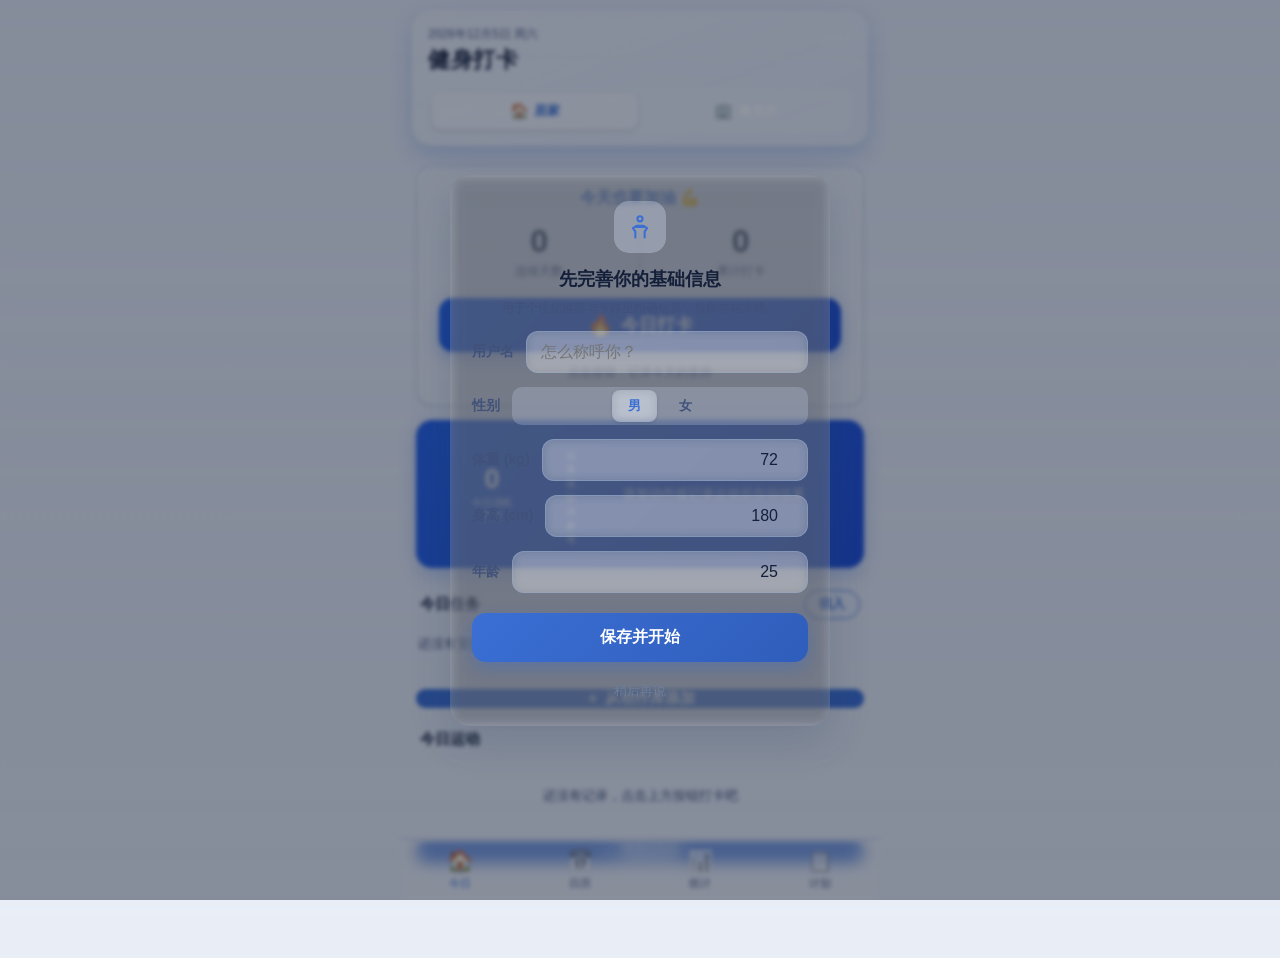
==== index.html @ 68ab4026 "feat: v3.0.9 主题壁纸系统 + 蓝白重设计 + 环形卡路里图 自 v2.9.1 以来的累计更新：  [v3.0.0] 蓝白扁平视觉重设计；新增「居家 / 健身房」场景系统；        " ====
<!DOCTYPE html>
<html lang="zh-CN">
<head>
  <meta charset="UTF-8" />
  <meta name="viewport" content="width=device-width, initial-scale=1.0, maximum-scale=1.0, user-scalable=no, viewport-fit=cover" />
  <meta name="theme-color" content="#2563EB" />
  <meta name="description" content="健身打卡 - 记录每一次坚持" />
  <title>健身打卡</title>
  <link rel="manifest" href="manifest.json" />
  <link rel="icon" href="icon.svg" type="image/svg+xml" />
  <link rel="apple-touch-icon" href="icon.svg" />
  <link rel="stylesheet" href="css/style.css?v=690" />
  <link rel="stylesheet" href="css/theme.css?v=690" />
</head>
<body>
  <!-- 登录已移除（无登录版 v2.2.0）：打开即进入主界面 -->

  <div id="app">
    <header class="app-header">
      <div class="header-top">
        <div class="header-titles">
          <div class="header-sub" id="headerDate">—</div>
          <div class="header-title">健身打卡</div>
        </div>
        <div class="header-user">
          <span class="app-version" id="appVersion" style="font-size:11px;opacity:0.7"></span>
        </div>
      </div>
      <!-- 场景切换：居家 / 健身房（影响动作库与推荐） -->
      <div class="scene-switch" id="sceneSwitch">
        <button class="scene-btn" data-scene="home"><span class="scene-ico">🏠</span>居家</button>
        <button class="scene-btn" data-scene="gym"><span class="scene-ico">🏢</span>健身房</button>
      </div>
    </header>

    <main class="content">
      <!-- 今日 -->
      <section class="tab-panel active" id="panel-today">
        <div class="hero-card">
          <div class="hero-greet" id="heroGreet">今天也要加油</div>
          <div class="hero-stats">
            <div class="hstat">
              <div class="hstat-num" id="statStreak">0</div>
              <div class="hstat-label">连续天数</div>
            </div>
            <div class="hstat-divider"></div>
            <div class="hstat">
              <div class="hstat-num" id="statTotal">0</div>
              <div class="hstat-label">累计打卡</div>
            </div>
          </div>
          <button class="checkin-btn" id="checkinBtn">
            <span class="checkin-emoji">🔥</span>
            <span class="checkin-text" id="checkinText">今日打卡</span>
          </button>
          <div class="hero-hint" id="heroHint">点击按钮，记录今天的坚持</div>
        </div>

        <div class="cal-summary" id="calSummary">
          <div class="cal-ring-wrap">
            <svg class="cal-ring" id="calRing" viewBox="0 0 120 120" aria-hidden="true"></svg>
            <div class="cal-ring-center">
              <div class="cal-ring-num" id="calSumNum">0</div>
              <div class="cal-ring-label">今日消耗<br />千卡</div>
            </div>
          </div>
          <div class="cal-sum-side">
            <div class="cal-type-legend" id="calTypeLegend"></div>
            <div class="cal-sum-note">估算值，仅供参考</div>
          </div>
          <div class="cal-sum-empty" id="calSumEmpty" hidden>添加动作或记录运动后自动估算</div>
        </div>

        <div class="section-title section-title-row">
          <span class="section-title-main">今日任务 <span class="task-progress" id="taskProgress"></span></span>
          <button class="sec-load-btn" id="taskLoadBtn" title="载入推荐训练">载入</button>
        </div>
        <div class="task-current" id="taskCurrent"></div>
        <div class="task-list" id="taskList"></div>
        <div class="task-add">
          <button class="add-ex-btn" id="addExerciseBtn">＋ 从动作库添加</button>
        </div>

        <div class="section-title">今日运动</div>
        <div class="today-list" id="todayList"></div>
        <div class="task-add">
          <button class="add-ex-btn" id="addTodayExBtn">＋ 添加运动</button>
        </div>

        <div class="section-title" id="todayActionsTitle" hidden>今日动作记录</div>
        <div class="today-actions" id="todayActions"></div>
      </section>

      <!-- 日历 -->
      <section class="tab-panel" id="panel-calendar">
        <div class="cal-card">
          <div class="cal-head">
            <button class="cal-nav" id="calPrev">‹</button>
            <div class="cal-month" id="calMonth">—</div>
            <button class="cal-nav" id="calNext">›</button>
          </div>
          <div class="cal-week">
            <span>日</span><span>一</span><span>二</span><span>三</span><span>四</span><span>五</span><span>六</span>
          </div>
          <div class="cal-grid" id="calGrid"></div>
          <div class="cal-legend">
            <span class="dot dot-done"></span>已打卡
            <span class="dot dot-rest"></span>休息
          </div>
        </div>
        <div class="section-title" id="dayDetailTitle">当日详情</div>
        <div class="day-detail" id="dayDetail"></div>
      </section>

      <!-- 统计 -->
      <section class="tab-panel" id="panel-stats">
        <div class="summary-grid">
          <div class="sum-card">
            <div class="sum-num" id="sumTotal">0</div>
            <div class="sum-label">累计打卡(天)</div>
          </div>
          <div class="sum-card">
            <div class="sum-num" id="sumCur">0</div>
            <div class="sum-label">当前连续</div>
          </div>
          <div class="sum-card">
            <div class="sum-num" id="sumLong">0</div>
            <div class="sum-label">最长连续</div>
          </div>
          <div class="sum-card">
            <div class="sum-num" id="sumDur">0</div>
            <div class="sum-label">总时长(分)</div>
          </div>
        </div>

        <div class="chart-card">
          <div class="chart-title">最近 7 天运动时长</div>
          <canvas id="chartWeek" class="chart-canvas"></canvas>
        </div>

        <div class="chart-card">
          <div class="chart-title">最近 30 天打卡趋势</div>
          <canvas id="chartTrend" class="chart-canvas"></canvas>
        </div>

        <div class="chart-card">
          <div class="chart-title">运动类型分布</div>
          <div class="type-dist" id="typeDist"></div>
        </div>

        <div class="chart-card">
          <div class="chart-title">设置</div>
          <div class="settings-group">
            <div class="settings-row">
              <label>用户名</label>
              <input type="text" id="inpName" maxlength="12" placeholder="怎么称呼你？" />
            </div>
            <div class="settings-row">
              <label>体重 (kg)</label>
              <input type="number" id="inpWeight" inputmode="decimal" min="20" max="250" step="0.5" />
            </div>
            <div class="settings-row">
              <label>身高 (cm)</label>
              <input type="number" id="inpHeight" inputmode="numeric" min="120" max="230" step="1" />
            </div>
            <div class="settings-row">
              <label>年龄</label>
              <input type="number" id="inpAge" inputmode="numeric" min="10" max="99" step="1" />
            </div>
            <div class="settings-row">
              <label>性别</label>
              <div class="gender-toggle" id="genderToggle">
                <button data-gender="male">男</button>
                <button data-gender="female">女</button>
              </div>
            </div>
          </div>
          <div class="settings-note">身体数据用于卡路里精确估算（身高/年龄/性别参与基础代谢计算），仅本地保存。</div>
          <button class="btn-ghost" id="editProfileBtn" style="margin-top:12px;width:100%">完善个人信息</button>
          <button class="btn-ghost" id="themeBtn" style="margin-top:8px;width:100%">🎨 主题与壁纸</button>
        </div>

        <div class="danger-zone">
          <button class="btn-ghost" id="exportBtn">导出数据</button>
          <button class="btn-ghost danger" id="resetBtn">清空所有数据</button>
        </div>
      </section>

      <!-- 计划 -->
      <section class="tab-panel" id="panel-plan">
        <div class="plan-intro" id="planIntro"></div>
        <div class="plan-list" id="planList"></div>
        <div class="plan-rest" id="planRest"></div>
      </section>
    </main>

    <nav class="bottom-nav">
      <button class="nav-btn active" data-tab="today">
        <span class="nav-ico">🏠</span><span class="nav-txt">今日</span>
      </button>
      <button class="nav-btn" data-tab="calendar">
        <span class="nav-ico">📅</span><span class="nav-txt">日历</span>
      </button>
      <button class="nav-btn" data-tab="stats">
        <span class="nav-ico">📊</span><span class="nav-txt">统计</span>
      </button>
      <button class="nav-btn" data-tab="plan">
        <span class="nav-ico">📋</span><span class="nav-txt">计划</span>
      </button>
    </nav>
  </div>

  <!-- 默认信息（首次进入引导；也可随时在统计页修改） -->
  <div class="profile-overlay" id="profileOverlay" hidden>
    <div class="profile-card">
      <div class="profile-ico">
        <svg viewBox="0 0 24 24" aria-hidden="true"><use href="#ic-bodyweight"></use></svg>
      </div>
      <div class="profile-title">先完善你的基础信息</div>
      <div class="profile-sub">用于个性化推荐与卡路里精确估算，仅保存在本机。</div>

      <div class="profile-field">
        <label>用户名</label>
        <input type="text" id="profileName" maxlength="12" placeholder="怎么称呼你？" />
      </div>

      <div class="profile-field">
        <label>性别</label>
        <div class="gender-toggle profile-gender" id="profileGender">
          <button data-gender="male">男</button>
          <button data-gender="female">女</button>
        </div>
      </div>

      <div class="profile-field">
        <label>体重 (kg)</label>
        <input type="number" id="profileWeight" inputmode="decimal" min="20" max="250" step="0.5" placeholder="如 72" />
      </div>

      <div class="profile-field">
        <label>身高 (cm)</label>
        <input type="number" id="profileHeight" inputmode="numeric" min="120" max="230" step="1" placeholder="如 180" />
      </div>

      <div class="profile-field">
        <label>年龄</label>
        <input type="number" id="profileAge" inputmode="numeric" min="10" max="99" step="1" placeholder="如 25" />
      </div>

      <button class="profile-save" id="profileSave">保存并开始</button>
      <button class="profile-skip" id="profileSkip">稍后再说</button>
    </div>
  </div>

  <!-- 主题与壁纸 -->
  <div class="profile-overlay" id="themeOverlay" hidden>
    <div class="profile-card theme-card">
      <div class="profile-title">主题与壁纸</div>
      <div class="profile-sub">选一个主题，或上传自己的壁纸作为背景。</div>

      <div class="theme-grid" id="themeGrid"></div>

      <div class="theme-upload">
        <label class="theme-upload-btn">
          <input type="file" id="wallpaperInput" accept="image/*" hidden />
          📷 上传自定义壁纸
        </label>
        <button class="theme-upload-clear" id="wallpaperClear" hidden>移除壁纸</button>
      </div>
      <div class="theme-wallpaper-name" id="wallpaperName"></div>

      <button class="profile-save" id="themeSave">完成</button>
    </div>
  </div>

  <!-- 分步打卡向导（点击「今日打卡」进入） -->
  <div class="wizard" id="wizard" hidden>
    <div class="wiz-top">
      <button class="wiz-back" id="wizBack">‹ 返回</button>
      <div class="wiz-progress" id="wizProgress"></div>
      <div class="wiz-count" id="wizCount"></div>
    </div>
    <div class="wiz-body" id="wizBody">
      <div class="wiz-action-ico" id="wizActionIco"></div>
      <div class="wiz-action-name" id="wizActionName"></div>
      <div class="wiz-action-meta" id="wizActionMeta"></div>
      <div class="wiz-wheels" id="wizWheels">
        <div class="wheel" id="wheelW"><div class="wheel-items" id="wheelItemsW"></div></div>
        <div class="wheel" id="wheelS"><div class="wheel-items" id="wheelItemsS"></div></div>
        <div class="wheel" id="wheelR"><div class="wheel-items" id="wheelItemsR"></div></div>
      </div>
      <div class="wiz-wheel-labels" id="wizWheelLabels"><span id="lblW">重量(kg)</span><span id="lblS">组数</span><span id="lblR">次数</span></div>
    </div>
    <div class="wiz-done-view" id="wizDoneView" hidden>
      <div class="wiz-done-ico">✓</div>
      <div class="wiz-done-title">今日打卡完成！</div>
      <div class="wiz-done-sub" id="wizDoneSub"></div>
    </div>
    <div class="wiz-foot" id="wizFoot">
      <div class="wiz-cal" id="wizCal">
        <span class="wiz-cal-cur" id="wizCalCur"></span>
        <span class="wiz-cal-total" id="wizCalTotal"></span>
      </div>
      <div class="wiz-foot-btns">
        <button class="wiz-nav" id="wizPrev">上一个</button>
        <button class="wiz-done-btn" id="wizDone" aria-label="完成该动作">✓</button>
        <button class="wiz-nav" id="wizNext">下一个</button>
      </div>
    </div>
  </div>

  <!-- 打卡记录弹层 -->
  <div class="sheet-overlay" id="sheetOverlay" hidden>
    <div class="sheet" id="sheet">
      <div class="sheet-handle"></div>
      <div class="sheet-head">
        <div class="sheet-title" id="sheetTitle">记录今日运动</div>
        <button class="sheet-close" id="sheetClose">✕</button>
      </div>

      <div class="sheet-body">
        <div class="field-label">选择运动类型</div>
        <div class="type-chips" id="typeChips"></div>

        <div class="sport-list" id="sportList" hidden></div>

        <div class="field-row">
          <div class="field">
            <label>时长(分钟)</label>
            <input type="number" id="inpDuration" inputmode="numeric" placeholder="30" min="0" />
          </div>
        </div>

        <div class="cal-estimate" id="calEstimate" hidden></div>

        <div class="field">
          <label>备注</label>
          <input type="text" id="inpNote" placeholder="例如：胸部+三头" maxlength="40" />
        </div>

        <button class="btn-add" id="btnAddExercise">+ 添加到今日</button>

        <div class="field-label" style="margin-top:14px">今日已记录</div>
        <div class="edit-list" id="editList"></div>
      </div>

      <div class="sheet-foot">
        <button class="btn-secondary" id="btnUndo" hidden>撤销打卡</button>
        <button class="btn-primary" id="btnFinish">完成打卡</button>
      </div>
    </div>
  </div>

  <!-- 更换动作弹层 -->
  <div class="sheet-overlay" id="replaceOverlay" hidden>
    <div class="sheet" id="replaceSheet">
      <div class="sheet-handle"></div>
      <div class="sheet-head">
        <div class="sheet-title">更换动作</div>
        <button class="sheet-close" id="replaceClose">✕</button>
      </div>
      <div class="sheet-body">
        <div class="field-label">选择一个动作替换当前项</div>
        <div class="replace-list" id="replaceList"></div>
        <div class="field-label" style="margin-top:16px">或自定义动作</div>
        <div class="replace-custom">
          <input type="text" id="replaceCustom" placeholder="如 哑铃弯举 3组×12" maxlength="40" />
          <button id="replaceCustomBtn">替换</button>
        </div>
      </div>
    </div>
  </div>

  <!-- 动作库添加弹层 -->
  <div class="sheet-overlay" id="addLibOverlay" hidden>
    <div class="sheet" id="addLibSheet">
      <div class="sheet-handle"></div>
      <div class="sheet-head">
        <div class="sheet-title">添加动作</div>
        <button class="sheet-close" id="addLibClose">✕</button>
      </div>
      <div class="sheet-body">
        <div class="field-label">选择锻炼部位</div>
        <div class="lib-parts" id="libParts"></div>
        <div class="field-label" style="margin-top:14px">该部位动作（点击直接添加）</div>
        <div class="lib-list" id="libList"></div>
        <div class="field-label" style="margin-top:16px">或自定义动作</div>
        <div class="lib-custom">
          <input type="text" id="libCustom" placeholder="如 热身5分钟" maxlength="40" />
          <button id="libCustomBtn">添加</button>
        </div>
      </div>
    </div>
  </div>

  <div class="toast" id="toast" hidden></div>

  <!-- 线型动作图标集（内联 SVG symbol，离线可用，颜色随 currentColor） -->
  <svg width="0" height="0" style="position:absolute" aria-hidden="true">
    <defs>
      <!-- 通用肌群 / 动作图标：统一 24x24 viewBox，stroke 线型 -->
      <symbol id="ic-chest" viewBox="0 0 24 24" fill="none" stroke="currentColor" stroke-width="1.8" stroke-linecap="round" stroke-linejoin="round">
        <path d="M3 8c2.5-1.5 5-1.5 9-1.5s6.5 0 9 1.5"/><path d="M4 8v5c0 1.5 1.2 2.5 2.8 2.5h3.4c1 0 1.8-.8 1.8-1.8V8"/><path d="M20 8v5c0 1.5-1.2 2.5-2.8 2.5h-3.4c-1 0-1.8-.8-1.8-1.8V8"/>
      </symbol>
      <symbol id="ic-back" viewBox="0 0 24 24" fill="none" stroke="currentColor" stroke-width="1.8" stroke-linecap="round" stroke-linejoin="round">
        <path d="M12 4v16"/><path d="M6 7c0 3 1 6 6 6s6-3 6-6"/><path d="M8 20l4-3 4 3"/>
      </symbol>
      <symbol id="ic-leg" viewBox="0 0 24 24" fill="none" stroke="currentColor" stroke-width="1.8" stroke-linecap="round" stroke-linejoin="round">
        <path d="M9 3h6l1 8-1 4-1 6h-2l-.5-6L10 21H8l-1-6 0-4z"/>
      </symbol>
      <symbol id="ic-shoulder" viewBox="0 0 24 24" fill="none" stroke="currentColor" stroke-width="1.8" stroke-linecap="round" stroke-linejoin="round">
        <circle cx="6" cy="8" r="2.5"/><circle cx="18" cy="8" r="2.5"/><path d="M8.5 8h7"/><path d="M6 10.5V16a3 3 0 0 0 3 3h6a3 3 0 0 0 3-3v-5.5"/>
      </symbol>
      <symbol id="ic-biceps" viewBox="0 0 24 24" fill="none" stroke="currentColor" stroke-width="1.8" stroke-linecap="round" stroke-linejoin="round">
        <path d="M5 10c0-2 1.5-3.5 3.5-3.5S12 8 12 10"/><path d="M12 6.5c2 0 4 1.5 4 4.5 0 3-2 5-5 5H8c-1.7 0-3-1.3-3-3"/>
        <path d="M16 11c1.5.5 2.5 2 2.5 4"/>
      </symbol>
      <symbol id="ic-core" viewBox="0 0 24 24" fill="none" stroke="currentColor" stroke-width="1.8" stroke-linecap="round" stroke-linejoin="round">
        <rect x="7" y="4" width="10" height="16" rx="4"/><path d="M7 9h10M7 14h10"/><path d="M12 4v16"/>
      </symbol>
      <symbol id="ic-cardio" viewBox="0 0 24 24" fill="none" stroke="currentColor" stroke-width="1.8" stroke-linecap="round" stroke-linejoin="round">
        <path d="M3 12h4l2-5 3 10 2.5-7 1.5 4h5"/>
      </symbol>
      <symbol id="ic-stretch" viewBox="0 0 24 24" fill="none" stroke="currentColor" stroke-width="1.8" stroke-linecap="round" stroke-linejoin="round">
        <circle cx="7" cy="5" r="2"/><path d="M7 7v6l4 3 3 5"/><path d="M7 10h6l3-2"/>
      </symbol>
      <symbol id="ic-dumbbell" viewBox="0 0 24 24" fill="none" stroke="currentColor" stroke-width="1.8" stroke-linecap="round" stroke-linejoin="round">
        <path d="M4 9v6M7 7v10M17 7v10M20 9v6M7 12h10"/>
      </symbol>
      <symbol id="ic-barbell" viewBox="0 0 24 24" fill="none" stroke="currentColor" stroke-width="1.8" stroke-linecap="round" stroke-linejoin="round">
        <path d="M2 10v4M5 8v8M19 8v8M22 10v4M5 12h14"/>
      </symbol>
      <symbol id="ic-machine" viewBox="0 0 24 24" fill="none" stroke="currentColor" stroke-width="1.8" stroke-linecap="round" stroke-linejoin="round">
        <rect x="3" y="15" width="8" height="5" rx="1"/><path d="M11 17h5a3 3 0 0 0 3-3V7"/><circle cx="19" cy="5" r="2"/>
      </symbol>
      <symbol id="ic-bodyweight" viewBox="0 0 24 24" fill="none" stroke="currentColor" stroke-width="1.8" stroke-linecap="round" stroke-linejoin="round">
        <circle cx="12" cy="5" r="2.2"/><path d="M8 21v-5l-2-3 3-2h6l3 2-2 3v5"/><path d="M9 12h6"/>
      </symbol>
      <symbol id="ic-plank" viewBox="0 0 24 24" fill="none" stroke="currentColor" stroke-width="1.8" stroke-linecap="round" stroke-linejoin="round">
        <circle cx="6" cy="9" r="1.8"/><path d="M7.5 10.5 12 12l6 3"/><path d="M12 12v6M18 15v3"/>
      </symbol>
      <symbol id="ic-pullup" viewBox="0 0 24 24" fill="none" stroke="currentColor" stroke-width="1.8" stroke-linecap="round" stroke-linejoin="round">
        <path d="M4 4h16"/><path d="M8 4v6a4 4 0 0 0 8 0V4"/><path d="M12 14v6"/>
      </symbol>
      <symbol id="ic-squat" viewBox="0 0 24 24" fill="none" stroke="currentColor" stroke-width="1.8" stroke-linecap="round" stroke-linejoin="round">
        <circle cx="12" cy="4.5" r="2"/><path d="M12 6.5v4l-3 3 2 2 1-2 1 2 2-2-3-3"/><path d="M9 13.5 6 22M15 13.5 18 22"/>
      </symbol>
      <symbol id="ic-run" viewBox="0 0 24 24" fill="none" stroke="currentColor" stroke-width="1.8" stroke-linecap="round" stroke-linejoin="round">
        <circle cx="14" cy="4.5" r="1.8"/><path d="M13 8l-3 4 3 2 1 5"/><path d="M10 12l-4 2M13 14l-3 4"/>
      </symbol>
      <symbol id="ic-yoga" viewBox="0 0 24 24" fill="none" stroke="currentColor" stroke-width="1.8" stroke-linecap="round" stroke-linejoin="round">
        <circle cx="12" cy="4.5" r="2"/><path d="M12 7v5M12 9l-5 3M12 9l5 3"/><path d="M7 20c2-2 3.5-3 5-3s3 1 5 3"/>
      </symbol>
      <symbol id="ic-ball" viewBox="0 0 24 24" fill="none" stroke="currentColor" stroke-width="1.8" stroke-linecap="round" stroke-linejoin="round">
        <circle cx="12" cy="12" r="8"/><path d="M12 4v16M4 12h16"/>
      </symbol>
      <symbol id="ic-swim" viewBox="0 0 24 24" fill="none" stroke="currentColor" stroke-width="1.8" stroke-linecap="round" stroke-linejoin="round">
        <circle cx="6" cy="8" r="1.8"/><path d="M8 10l6 1 5-2"/><path d="M3 16c1.5 1.5 3 1.5 4.5 0s3-1.5 4.5 0 3 1.5 4.5 0 3-1.5 4.5 0"/>
      </symbol>
      <symbol id="ic-cycle" viewBox="0 0 24 24" fill="none" stroke="currentColor" stroke-width="1.8" stroke-linecap="round" stroke-linejoin="round">
        <circle cx="6" cy="17" r="3.2"/><circle cx="18" cy="17" r="3.2"/><path d="M6 17l4-7h5l3 7M9 10h4M13 10l-1 7"/>
      </symbol>
      <symbol id="ic-walk" viewBox="0 0 24 24" fill="none" stroke="currentColor" stroke-width="1.8" stroke-linecap="round" stroke-linejoin="round">
        <circle cx="13" cy="4.5" r="1.8"/><path d="M12 7l-1 5 2 2 1 6"/><path d="M11 12l-4 2M13 14l-3 3"/>
      </symbol>
      <symbol id="ic-other" viewBox="0 0 24 24" fill="none" stroke="currentColor" stroke-width="1.8" stroke-linecap="round" stroke-linejoin="round">
        <circle cx="12" cy="12" r="8"/><path d="M12 8v4l3 2"/>
      </symbol>
    </defs>
  </svg>

  <script src="js/app.js?v=690"></script>
</body>
</html>
---- css/style.css ----
:root {
  --primary: #2563EB;        /* 主蓝 blue-600 */
  --primary-600: #1D4ED8;    /* 深蓝 blue-700 */
  --primary-700: #1E40AF;    /* 更深 blue-800 */
  --primary-50: #EFF4FF;     /* 浅蓝底 tint */
  --primary-100: #DBE6FF;    /* 浅蓝描边 */
  --accent: #38BDF8;         /* 天蓝点缀 */
  --green: #16A34A;
  --bg: #F5F7FB;             /* 页面浅灰蓝底 */
  --card: #FFFFFF;
  --text: #0F172A;           /* slate-900 */
  --text-sub: #64748B;       /* slate-500 */
  --text-hint: #94A3B8;      /* slate-400 */
  --line: #E2E8F0;           /* slate-200 */
  --line-soft: #F1F5F9;      /* slate-100 */
  --danger: #DC2626;
  --radius: 16px;
  --radius-sm: 12px;
  --shadow-sm: 0 1px 2px rgba(15,23,42,0.05);
  --shadow: 0 4px 14px rgba(37,99,235,0.10);
  --shadow-lg: 0 10px 30px rgba(37,99,235,0.16);
}

* { box-sizing: border-box; -webkit-tap-highlight-color: transparent; }

html, body {
  margin: 0; padding: 0;
  background: #E8EDF6;
  font-family: -apple-system, BlinkMacSystemFont, "Segoe UI", "PingFang SC", "Hiragino Sans GB", "Microsoft YaHei", sans-serif;
  color: var(--text);
  -webkit-font-smoothing: antialiased;
}

#app {
  max-width: 480px;
  margin: 0 auto;
  min-height: 100vh;
  background: var(--bg);
  display: flex;
  flex-direction: column;
  position: relative;
}

/* ===== Header（蓝白，场景切换；圆角悬浮卡） ===== */
.app-header {
  background: linear-gradient(135deg, #2563EB 0%, #1D4ED8 100%);
  color: #fff;
  margin: calc(env(safe-area-inset-top) + 10px) 12px 0;
  padding: 16px 16px 13px;
  border-radius: 20px;
  border-bottom: none;
  box-shadow: 0 8px 22px rgba(37,99,235,0.22);
  position: relative;
  z-index: 2;
}
.header-top { display: flex; align-items: flex-start; justify-content: space-between; }
.header-sub { font-size: 12px; color: rgba(255,255,255,0.78); }
.header-title { font-size: 22px; font-weight: 700; margin-top: 2px; letter-spacing: 0.5px; color: #fff; }
.header-user { display: flex; align-items: center; gap: 8px; margin-top: 6px; }
.app-version { font-size: 11px; color: rgba(255,255,255,0.62); }

/* 场景切换（居家 / 健身房） */
.scene-switch {
  display: flex; gap: 4px; margin-top: 14px;
  background: rgba(255,255,255,0.16);
  border-radius: 12px; padding: 4px;
}
.scene-btn {
  flex: 1; border: none; background: transparent; color: rgba(255,255,255,0.85);
  font-size: 13px; font-weight: 600; padding: 9px 8px; border-radius: 9px;
  cursor: pointer; display: flex; align-items: center; justify-content: center; gap: 5px;
  transition: background 0.15s ease, color 0.15s ease;
}
.scene-btn.sel { background: #fff; color: var(--primary); box-shadow: 0 2px 6px rgba(15,23,42,0.12); }
.scene-ico { font-size: 15px; }

/* ===== Content ===== */
.content { flex: 1; overflow-y: auto; padding: 18px 16px 96px; }
.tab-panel { display: none; animation: fade 0.22s ease; }
.tab-panel.active { display: block; }
@keyframes fade { from { opacity: 0; transform: translateY(6px); } to { opacity: 1; transform: none; } }

.section-title { font-size: 15px; font-weight: 700; margin: 22px 4px 12px; color: var(--text); }
.section-title-row { display: flex; align-items: center; justify-content: space-between; gap: 10px; }
.section-title-main { display: inline-flex; align-items: center; }
.sec-load-btn {
  border: 1.5px solid var(--primary); background: var(--primary-50); color: var(--primary);
  font-size: 12.5px; font-weight: 700; padding: 5px 14px; border-radius: 999px;
  cursor: pointer; flex: 0 0 auto; transition: transform .12s ease;
}
.sec-load-btn:active { transform: scale(0.95); }

/* ===== Hero（白卡片 + 蓝色强调） ===== */
.hero-card {
  background: var(--card);
  border: 1px solid var(--line);
  border-radius: var(--radius);
  padding: 22px 22px 24px;
  text-align: center;
  box-shadow: var(--shadow-sm);
}
.hero-greet { font-size: 16px; font-weight: 600; color: var(--primary); }
.hero-stats { display: flex; justify-content: center; align-items: center; margin: 16px 0 18px; }
.hstat { flex: 1; }
.hstat-num { font-size: 32px; font-weight: 700; line-height: 1; color: var(--text); }
.hstat-label { font-size: 12px; color: var(--text-sub); margin-top: 6px; }
.hstat-divider { width: 1px; height: 36px; background: var(--line); }

.checkin-btn {
  width: 100%;
  border: none;
  border-radius: 14px;
  background: linear-gradient(135deg, #2563EB, #1D4ED8);
  color: #fff;
  font-size: 18px;
  font-weight: 700;
  padding: 15px;
  display: flex; align-items: center; justify-content: center; gap: 8px;
  cursor: pointer;
  box-shadow: 0 6px 16px rgba(37,99,235,0.30);
  transition: transform 0.12s ease;
}
.checkin-btn:active { transform: scale(0.97); }
.checkin-btn.done { background: var(--card); color: var(--primary); border: 1.5px solid var(--primary); box-shadow: none; }
.checkin-emoji { font-size: 20px; }
.hero-hint { font-size: 12px; color: var(--text-sub); margin-top: 12px; }

/* ===== 今日运动记录 ===== */
.today-list { display: flex; flex-direction: column; gap: 10px; }
.ex-item {
  background: var(--card);
  border: 1px solid var(--line);
  border-radius: 14px;
  padding: 14px 16px;
  display: flex; align-items: center; gap: 12px;
  box-shadow: var(--shadow-sm);
}
.ex-emoji { font-size: 22px; width: 44px; height: 44px; border-radius: 12px; display: flex; align-items: center; justify-content: center; background: var(--primary-50); color: var(--primary); flex: 0 0 auto; }
.ex-emoji svg { width: 24px; height: 24px; }
.ex-main { flex: 1; min-width: 0; }
.ex-name { font-weight: 600; font-size: 15px; }
.ex-meta { font-size: 12px; color: var(--text-sub); margin-top: 3px; }
.ex-empty { text-align: center; color: var(--text-sub); font-size: 13px; padding: 26px 0; }

/* ===== 今日任务 ===== */
.task-progress { font-size: 12px; color: var(--primary); font-weight: 700; margin-left: 6px; }
.task-current { margin-bottom: 12px; }
.task-current-card {
  background: var(--card);
  border: 1.5px solid var(--primary);
  border-radius: 16px;
  padding: 18px 18px 20px;
  text-align: center;
  box-shadow: var(--shadow);
  animation: fade 0.22s ease;
}
.tc-head { display: flex; align-items: center; justify-content: space-between; gap: 10px; }
.tc-label { font-size: 12px; color: var(--text-sub); }
.tc-text { font-size: 20px; font-weight: 700; margin: 6px 0 16px; word-break: break-word; color: var(--text); }
.tc-actions { display: flex; gap: 12px; justify-content: center; align-items: center; margin-top: 16px; }
.tc-replace { border: 1.5px solid var(--primary); background: #fff; color: var(--primary); font-size: 14px; font-weight: 600; padding: 12px 18px; border-radius: 12px; cursor: pointer; flex: 1; }
.tc-replace:active { transform: scale(0.97); }
.tc-del { border: 1.5px solid var(--line); background: #fff; color: var(--text-hint); font-size: 15px; font-weight: 600; padding: 12px 16px; border-radius: 12px; cursor: pointer; flex: 0 0 auto; }
.tc-del:active { transform: scale(0.97); }
.task-all-done { background: var(--primary-50); color: var(--primary); border-radius: 14px; padding: 16px; text-align: center; font-weight: 600; }
.task-hint { color: var(--text-sub); font-size: 13px; padding: 4px 2px 12px; }
.task-list { display: flex; flex-direction: column; gap: 8px; }
.task-item { display: flex; align-items: center; gap: 12px; flex-wrap: wrap; background: var(--card); border: 1px solid var(--line); border-radius: 12px; padding: 12px 14px; box-shadow: var(--shadow-sm); }
.task-item.current { outline: 2px solid var(--primary); outline-offset: -2px; }
.task-status { flex: 0 0 auto; font-size: 12px; font-weight: 700; padding: 4px 12px; border-radius: 999px; line-height: 1.4; }
.task-status.done { background: var(--primary-50); color: var(--primary); border: 1px solid var(--primary); }
.task-status.undone { background: #F1F5F9; color: var(--text-sub); border: 1px solid var(--line); }
.task-text { flex: 1; font-size: 15px; word-break: break-word; min-width: 80px; display: flex; align-items: center; gap: 8px; flex-wrap: wrap; }
.task-item.done .task-text { color: var(--text-sub); text-decoration: line-through; }
.task-del { border: none; background: none; color: #CBD5E1; font-size: 16px; cursor: pointer; padding: 0 2px; flex: 0 0 auto; }
.task-replace { border: 1px solid var(--line); background: #F8FAFC; color: var(--text-sub); font-size: 12px; padding: 4px 10px; border-radius: 999px; cursor: pointer; flex: 0 0 auto; }
.task-replace:active { transform: scale(0.96); }
.task-add { display: flex; gap: 8px; margin-top: 12px; }
.task-add input { flex: 1; border: 1.5px solid var(--line); border-radius: 12px; padding: 11px 12px; font-size: 15px; outline: none; }
.task-add input:focus { border-color: var(--primary); }
.task-add button { border: none; background: var(--primary); color: #fff; border-radius: 12px; padding: 0 18px; font-weight: 700; font-size: 15px; cursor: pointer; }

/* 动作小图标（线型） */
.ex-icon { width: 22px; height: 22px; flex: 0 0 auto; color: var(--primary); }
.ex-icon-sm { width: 16px; height: 16px; flex: 0 0 auto; color: var(--primary); }

/* 重量/组数/次数 输入控件 */
.task-fields { flex-basis: 100%; display: flex; gap: 10px; margin-top: 14px; }
.task-fields .tf { flex: 1; display: flex; flex-direction: column; gap: 6px; }
.task-fields label { font-size: 11px; color: var(--text-sub); text-align: center; line-height: 1.2; }
.task-fields input { width: 100%; border: 1.5px solid var(--line); border-radius: 10px; padding: 10px 4px; font-size: 14px; text-align: center; outline: none; -moz-appearance: textfield; }
.task-fields input:focus { border-color: var(--primary); }
.task-fields input::-webkit-outer-spin-button, .task-fields input::-webkit-inner-spin-button { -webkit-appearance: none; margin: 0; }
.task-fields .tf-static { text-align: center; font-size: 13px; color: var(--primary); background: var(--primary-50); border-radius: 10px; padding: 10px 4px; font-weight: 600; }

/* 今日动作记录 */
.today-actions { display: flex; flex-direction: column; gap: 8px; }
.today-action { display: flex; align-items: center; gap: 10px; background: var(--card); border: 1px solid var(--line); border-radius: 12px; padding: 12px 14px; box-shadow: var(--shadow-sm); }
.today-action.done .da-text { color: var(--text-sub); text-decoration: line-through; }
.da-check { width: 22px; height: 22px; border-radius: 50%; flex: 0 0 auto; display: flex; align-items: center; justify-content: center; font-size: 12px; color: #fff; background: var(--primary); }
.today-action:not(.done) .da-check { background: var(--line); color: transparent; }
.da-main { flex: 1; }
.da-text { font-size: 14px; word-break: break-word; }
.da-meta { font-size: 12px; color: var(--text-sub); margin-top: 2px; }

/* ===== 今日消耗环形图（环形占比 + 中心总数） ===== */
.cal-ring-wrap { position: relative; flex: 0 0 auto; width: 116px; height: 116px; }
.cal-ring { width: 116px; height: 116px; display: block; }
.cal-ring .ring-track { color: rgba(255,255,255,0.35); }
.cal-ring .ring-seg { transition: stroke-dasharray .35s ease, stroke-dashoffset .35s ease; }
.cal-ring-center {
  position: absolute; inset: 0; display: flex; flex-direction: column;
  align-items: center; justify-content: center; text-align: center; pointer-events: none;
}
.cal-ring-num { font-size: 27px; font-weight: 800; line-height: 1; }
.cal-ring-label { font-size: 10px; opacity: 0.9; margin-top: 3px; line-height: 1.35; }
.cal-sum-side { flex: 1; min-width: 0; display: flex; flex-direction: column; justify-content: center; }

/* ===== 日历 ===== */
.cal-card { background: var(--card); border: 1px solid var(--line); border-radius: var(--radius); padding: 16px; box-shadow: var(--shadow-sm); }
.cal-head { display: flex; align-items: center; justify-content: space-between; margin-bottom: 12px; }
.cal-month { font-size: 17px; font-weight: 700; }
.cal-nav { width: 34px; height: 34px; border-radius: 50%; border: 1px solid var(--line); background: #fff; font-size: 20px; color: var(--primary); cursor: pointer; }
.cal-week { display: grid; grid-template-columns: repeat(7,1fr); text-align: center; font-size: 12px; color: var(--text-sub); margin-bottom: 8px; }
.cal-grid { display: grid; grid-template-columns: repeat(7,1fr); gap: 4px; }
.cal-cell { aspect-ratio: 1/1; display: flex; align-items: center; justify-content: center; position: relative; font-size: 14px; border-radius: 10px; color: var(--text); cursor: pointer; }
.cal-cell.muted { color: #CBD5E1; }
.cal-cell.today { font-weight: 700; }
.cal-cell.today::after { content: ""; position: absolute; bottom: 5px; width: 4px; height: 4px; border-radius: 50%; background: var(--primary); }
.cal-cell.done { background: linear-gradient(135deg, #2563EB, #1D4ED8); color: #fff; font-weight: 600; }
.cal-cell.done::after { background: #fff; }
.cal-cell.selected { outline: 2px solid var(--primary); outline-offset: -2px; }
.cal-cell.future { color: #CBD5E1; cursor: default; }
.cal-legend { display: flex; gap: 16px; align-items: center; font-size: 12px; color: var(--text-sub); margin-top: 14px; }
.dot { width: 10px; height: 10px; border-radius: 50%; display: inline-block; margin-right: 4px; vertical-align: middle; }
.dot-done { background: var(--primary); }
.dot-rest { background: var(--line); }

.day-detail { display: flex; flex-direction: column; gap: 10px; }
.day-row { background: var(--card); border: 1px solid var(--line); border-radius: 14px; padding: 14px 16px; display: flex; align-items: center; gap: 12px; box-shadow: var(--shadow-sm); }
.day-empty { text-align: center; color: var(--text-sub); font-size: 13px; padding: 26px 0; }
.day-actions-head { background: transparent; border: none; padding: 6px 4px 0; box-shadow: none; }
.day-actions-head .ex-name { font-size: 13px; color: var(--text-sub); font-weight: 600; }

/* ===== 统计 ===== */
.summary-grid { display: grid; grid-template-columns: 1fr 1fr; gap: 12px; }
.sum-card { background: var(--card); border: 1px solid var(--line); border-radius: 14px; padding: 16px; text-align: center; box-shadow: var(--shadow-sm); }
.sum-num { font-size: 28px; font-weight: 700; color: var(--primary); }
.sum-label { font-size: 12px; color: var(--text-sub); margin-top: 4px; }
.chart-card { background: var(--card); border: 1px solid var(--line); border-radius: var(--radius); padding: 16px; margin-top: 14px; box-shadow: var(--shadow-sm); }
.chart-title { font-size: 14px; font-weight: 700; margin-bottom: 12px; }
.chart-canvas { width: 100%; height: 180px; display: block; }
.type-dist { display: flex; flex-direction: column; gap: 12px; }
.dist-row { display: flex; align-items: center; gap: 10px; }
.dist-emoji { font-size: 20px; width: 30px; text-align: center; }
.dist-name { width: 52px; font-size: 13px; }
.dist-bar-wrap { flex: 1; height: 12px; background: var(--line-soft); border-radius: 6px; overflow: hidden; }
.dist-bar { height: 100%; border-radius: 6px; transition: width 0.4s ease; }
.dist-val { width: 40px; text-align: right; font-size: 12px; color: var(--text-sub); }
.danger-zone { display: flex; gap: 12px; margin-top: 22px; }
.btn-ghost { flex: 1; border: 1px solid var(--line); background: #fff; color: var(--text-sub); border-radius: 12px; padding: 12px; font-size: 14px; cursor: pointer; }
.btn-ghost.danger { color: var(--danger); border-color: #FECACA; }

/* ===== 底部导航 ===== */
.bottom-nav {
  position: fixed; bottom: 0; left: 50%; transform: translateX(-50%);
  width: 100%; max-width: 480px;
  background: rgba(255,255,255,0.98);
  border-top: 1px solid var(--line);
  display: flex;
  padding: 8px 0 calc(env(safe-area-inset-bottom) + 8px);
  backdrop-filter: blur(8px);
}
.nav-btn { flex: 1; border: none; background: none; display: flex; flex-direction: column; align-items: center; gap: 3px; color: var(--text-sub); cursor: pointer; font-size: 11px; }
.nav-ico { font-size: 21px; filter: grayscale(1); opacity: 0.55; }
.nav-btn.active { color: var(--primary); }
.nav-btn.active .nav-ico { filter: none; opacity: 1; }

/* ===== 弹层（记录运动 / 更换动作） ===== */
.sheet-overlay { position: fixed; inset: 0; background: rgba(15,23,42,0.45); z-index: 50; display: flex; align-items: flex-end; justify-content: center; }
.sheet-overlay[hidden] { display: none; }
.sheet {
  width: 100%; max-width: 480px;
  background: #fff;
  border-top-left-radius: 22px; border-top-right-radius: 22px;
  padding: 10px 18px calc(env(safe-area-inset-bottom) + 18px);
  max-height: 90vh; overflow-y: auto;
  animation: slideUp 0.26s ease;
}
@keyframes slideUp { from { transform: translateY(100%); } to { transform: none; } }
.sheet-handle { width: 40px; height: 4px; background: var(--line); border-radius: 2px; margin: 4px auto 12px; }
.sheet-head { display: flex; align-items: center; justify-content: space-between; margin-bottom: 14px; }
.sheet-title { font-size: 17px; font-weight: 700; }
.sheet-close { border: none; background: var(--line-soft); width: 30px; height: 30px; border-radius: 50%; font-size: 15px; color: var(--text-sub); cursor: pointer; }
.sheet-body { padding-bottom: 10px; }
.field-label { font-size: 13px; color: var(--text-sub); margin-bottom: 8px; font-weight: 600; }
.type-chips { display: flex; flex-wrap: wrap; gap: 8px; margin-bottom: 16px; }
.chip { border: 1.5px solid var(--line); background: #fff; border-radius: 20px; padding: 8px 13px; font-size: 13px; cursor: pointer; display: flex; align-items: center; gap: 5px; }
.chip.sel { border-color: var(--primary); background: var(--primary-50); color: var(--primary); font-weight: 600; }
.field-row { display: flex; gap: 12px; }
.field { flex: 1; margin-bottom: 14px; }
.field label { font-size: 13px; color: var(--text-sub); display: block; margin-bottom: 6px; }
.field input { width: 100%; border: 1.5px solid var(--line); border-radius: 12px; padding: 11px 12px; font-size: 15px; outline: none; }
.field input:focus { border-color: var(--primary); }
.btn-add { width: 100%; border: 1.5px dashed var(--primary); background: var(--primary-50); color: var(--primary); border-radius: 12px; padding: 12px; font-size: 14px; font-weight: 600; cursor: pointer; }
.edit-list { display: flex; flex-direction: column; gap: 8px; }
.edit-item { display: flex; align-items: center; gap: 10px; background: var(--line-soft); border-radius: 12px; padding: 10px 12px; }
.edit-item .ei-emoji { font-size: 20px; }
.edit-item .ei-main { flex: 1; }
.edit-item .ei-name { font-weight: 600; font-size: 14px; }
.edit-item .ei-meta { font-size: 12px; color: var(--text-sub); }
.edit-item .ei-del { border: none; background: none; color: var(--danger); font-size: 18px; cursor: pointer; }
.sheet-foot { display: flex; gap: 12px; margin-top: 16px; }
.btn-primary { flex: 2; border: none; background: linear-gradient(135deg, #2563EB, #1D4ED8); color: #fff; border-radius: 14px; padding: 15px; font-size: 16px; font-weight: 700; cursor: pointer; box-shadow: 0 6px 16px rgba(37,99,235,0.28); }
.btn-secondary { flex: 1; border: 1.5px solid var(--line); background: #fff; color: var(--text-sub); border-radius: 14px; padding: 15px; font-size: 15px; cursor: pointer; }

/* 更换动作 */
.replace-list { display: flex; flex-direction: column; gap: 2px; max-height: 46vh; overflow-y: auto; }
.replace-day { font-size: 12px; color: var(--text-sub); font-weight: 700; margin: 10px 0 4px; }
.replace-list .replace-day:first-child { margin-top: 0; }
.replace-item { background: var(--line-soft); border-radius: 10px; padding: 11px 13px; font-size: 14px; cursor: pointer; }
.replace-item:active { background: var(--primary-50); }
.replace-item.same { opacity: 0.5; cursor: default; }
.replace-custom { display: flex; gap: 8px; }
.replace-custom input { flex: 1; border: 1.5px solid var(--line); border-radius: 12px; padding: 11px 12px; font-size: 14px; outline: none; }
.replace-custom input:focus { border-color: var(--primary); }
.replace-custom button { border: none; background: var(--primary); color: #fff; border-radius: 12px; padding: 0 18px; font-weight: 700; font-size: 14px; cursor: pointer; }

/* 添加动作按钮（动作库入口） */
.add-ex-btn {
  width: 100%; border: 1.5px dashed var(--primary); background: var(--primary-50);
  color: var(--primary); border-radius: 12px; padding: 13px; font-size: 15px; font-weight: 700; cursor: pointer;
  transition: transform 0.12s ease;
}
.add-ex-btn:active { transform: scale(0.98); }

/* 动作库弹层 */
.lib-parts { display: flex; gap: 8px; overflow-x: auto; padding-bottom: 4px; margin-bottom: 4px; -ms-overflow-style: none; scrollbar-width: none; }
.lib-parts::-webkit-scrollbar { display: none; }
.lib-part {
  flex: 0 0 auto; border: 1.5px solid var(--line); background: #fff;
  border-radius: 20px; padding: 8px 13px; font-size: 13px; cursor: pointer; white-space: nowrap;
  display: flex; align-items: center; gap: 5px;
}
.lib-part.sel { border-color: var(--primary); background: var(--primary-50); color: var(--primary); font-weight: 700; }
.lib-list { display: flex; flex-direction: column; gap: 8px; max-height: 46vh; overflow-y: auto; }
.lib-item {
  display: flex; align-items: center; gap: 12px;
  background: var(--line-soft); border-radius: 12px; padding: 12px 14px; cursor: pointer;
}
.lib-item:active { background: var(--primary-50); }
.lib-item .lib-ico { width: 30px; height: 30px; border-radius: 9px; background: #fff; color: var(--primary); display: flex; align-items: center; justify-content: center; flex: 0 0 auto; }
.lib-item .lib-ico svg { width: 19px; height: 19px; }
.lib-item-main { flex: 1; min-width: 0; }
.lib-item-name { font-size: 14px; font-weight: 600; word-break: break-word; }
.lib-item-meta { font-size: 12px; color: var(--text-sub); margin-top: 3px; }
.lib-item-add { color: var(--primary); font-size: 20px; font-weight: 700; flex: 0 0 auto; }
.lib-custom { display: flex; gap: 8px; }
.lib-custom input { flex: 1; border: 1.5px solid var(--line); border-radius: 12px; padding: 11px 12px; font-size: 14px; outline: none; }
.lib-custom input:focus { border-color: var(--primary); }
.lib-custom button { border: none; background: var(--primary); color: #fff; border-radius: 12px; padding: 0 18px; font-weight: 700; font-size: 14px; cursor: pointer; }

/* ===== 训练计划 ===== */
.plan-intro { background: var(--card); border: 1px solid var(--line); border-radius: var(--radius); padding: 14px 16px; font-size: 13px; color: var(--text-sub); line-height: 1.6; margin-bottom: 14px; box-shadow: var(--shadow-sm); }
.plan-list { display: flex; flex-direction: column; gap: 12px; }
.plan-card { background: var(--card); border: 1px solid var(--line); border-radius: var(--radius); padding: 16px; box-shadow: var(--shadow-sm); }
.plan-card.today { border-color: var(--primary); box-shadow: 0 0 0 2px var(--primary-100), var(--shadow-sm); }
.plan-name { font-size: 16px; font-weight: 700; margin-bottom: 10px; color: var(--primary); display: flex; align-items: center; gap: 8px; }
.plan-today-tag { font-size: 11px; font-weight: 700; color: #fff; background: var(--primary); border-radius: 999px; padding: 2px 9px; }
.plan-items { margin: 0 0 12px; padding-left: 20px; }
.plan-items li { font-size: 14px; margin-bottom: 6px; line-height: 1.4; }
.plan-load { width: 100%; border: none; background: var(--primary); color: #fff; border-radius: 12px; padding: 12px; font-weight: 700; font-size: 15px; cursor: pointer; }
.plan-load:active { transform: scale(0.98); }
.plan-rest { margin-top: 14px; font-size: 13px; color: var(--text-sub); background: var(--primary-50); border-radius: 12px; padding: 12px 14px; line-height: 1.6; }

/* ===== Toast ===== */
.toast {
  position: fixed; bottom: 110px; left: 50%; transform: translateX(-50%);
  background: rgba(15,23,42,0.94); color: #fff; padding: 11px 20px; border-radius: 22px;
  font-size: 14px; z-index: 80; animation: fade 0.2s ease; max-width: 80%; text-align: center;
}
.toast[hidden] { display: none; }

/* ============================================================
   分步打卡向导（全屏）+ 滚轮选择器
   ============================================================ */
.wizard {
  position: fixed; inset: 0; z-index: 90;
  background: var(--bg);
  display: flex; flex-direction: column;
  max-width: 480px; margin: 0 auto;
  animation: fade 0.22s ease;
}
.wizard[hidden] { display: none; }
.wiz-top {
  display: flex; align-items: center; gap: 12px;
  padding: calc(env(safe-area-inset-top) + 14px) 18px 12px;
  background: var(--card);
  border-bottom: 1px solid var(--line);
}
.wiz-back { border: none; background: none; color: var(--primary); font-size: 15px; font-weight: 600; cursor: pointer; padding: 4px 0; flex: 0 0 auto; }
.wiz-progress { flex: 1; display: flex; gap: 6px; align-items: center; }
.wiz-dot { flex: 1; height: 6px; border-radius: 3px; background: var(--line); transition: background 0.2s ease; }
.wiz-dot.on { background: var(--primary); }
.wiz-count { font-size: 13px; color: var(--text-sub); flex: 0 0 auto; font-weight: 600; }

.wiz-body { flex: 1; overflow-y: auto; padding: 26px 20px; display: flex; flex-direction: column; align-items: center; text-align: center; }
.wiz-action-ico { width: 72px; height: 72px; border-radius: 20px; background: var(--primary-50); color: var(--primary); display: flex; align-items: center; justify-content: center; margin-top: 6px; }
.wiz-action-ico svg { width: 42px; height: 42px; }
.wiz-action-name { font-size: 22px; font-weight: 700; color: var(--text); margin-top: 14px; line-height: 1.4; padding: 0 8px; }
.wiz-action-meta { font-size: 13px; color: var(--text-sub); margin-top: 8px; }
.wiz-action-meta b { color: var(--primary); }

/* 滚轮区 */
.wiz-wheels { display: flex; gap: 0; margin-top: 28px; width: 100%; max-width: 340px; position: relative; }
.wiz-wheels::before {
  content: ""; position: absolute; left: 0; right: 0; top: 50%;
  height: 44px; transform: translateY(-50%);
  border-top: 1px solid var(--line); border-bottom: 1px solid var(--line);
  background: var(--primary-50); border-radius: 10px; pointer-events: none;
}
.wheel {
  flex: 1; height: 176px; overflow-y: auto; scroll-snap-type: y mandatory;
  -webkit-overflow-scrolling: touch; position: relative;
  scrollbar-width: none;
}
.wheel::-webkit-scrollbar { display: none; }
.wheel[hidden] { display: none; }
.wheel-items { padding: 66px 0; }
.wheel-item {
  height: 44px; display: flex; align-items: center; justify-content: center;
  font-size: 20px; font-weight: 700; color: var(--text-hint);
  scroll-snap-align: center; transition: color 0.15s ease, transform 0.15s ease;
}
.wheel-item.sel { color: var(--primary); font-size: 24px; }
.wiz-wheel-labels { display: flex; gap: 0; width: 100%; max-width: 340px; margin-top: 10px; }
.wiz-wheel-labels span { flex: 1; text-align: center; font-size: 12px; color: var(--text-sub); }
.wiz-wheel-labels span[hidden] { display: none; }
.wiz-body.empty .wiz-wheels, .wiz-body.empty .wiz-wheel-labels { display: none; }
.wiz-body.empty .wiz-action-name { margin-top: 48px; }
.wiz-body.empty .wiz-action-meta { margin-top: 12px; font-size: 14px; }
/* 自重动作：隐藏重量滚轮，滚轮居中 */
.wiz-wheels.selfweight .wheel:first-child { display: none; }
.wiz-body.no-weight .wiz-action-ico { background: var(--primary-100); }

.wiz-foot { display: flex; align-items: center; justify-content: space-between; gap: 14px; padding: 14px 20px calc(env(safe-area-inset-bottom) + 18px); background: var(--card); border-top: 1px solid var(--line); }
.wiz-nav {
  flex: 1; border: 1.5px solid var(--line); background: #fff; color: var(--text-sub);
  font-size: 15px; font-weight: 600; padding: 13px 10px; border-radius: 999px; cursor: pointer;
  transition: transform 0.12s ease;
}
.wiz-nav:disabled { opacity: 0.4; cursor: not-allowed; }
.wiz-nav:active { transform: scale(0.97); }
.wiz-done-btn {
  flex: 0 0 auto; width: 66px; height: 66px; border-radius: 50%; border: none;
  background: linear-gradient(135deg, #2563EB, #1D4ED8); color: #fff; font-size: 28px; font-weight: 700; line-height: 1;
  cursor: pointer; box-shadow: 0 8px 18px rgba(37,99,235,0.40);
  display: flex; align-items: center; justify-content: center;
  transition: transform 0.12s ease;
}
.wiz-done-btn:active { transform: scale(0.93); }

/* 向导完成成功页 */
.wiz-done { flex: 1; display: flex; flex-direction: column; align-items: center; justify-content: center; text-align: center; padding: 40px 24px; }
.wiz-done-view { flex: 1; display: flex; flex-direction: column; align-items: center; justify-content: center; text-align: center; padding: 40px 24px; }
/* 修复：带 display 的类必须显式处理 [hidden]，否则 hidden 属性被作者样式覆盖，
   导致「今日打卡完成」成功页（wizDoneView）无法隐藏，每次进向导都叠在动作列表上 */
.wiz-done-view[hidden], .wiz-body[hidden], .wiz-foot[hidden] { display: none !important; }
.wiz-done-ico { width: 84px; height: 84px; border-radius: 50%; background: var(--primary-50); display: flex; align-items: center; justify-content: center; font-size: 44px; margin-bottom: 18px; color: var(--primary); }
.wiz-done-title { font-size: 22px; font-weight: 700; color: var(--text); }
.wiz-done-sub { font-size: 14px; color: var(--text-sub); margin-top: 10px; line-height: 1.6; }

/* ===================== 卡路里功能 ===================== */
/* 首页「今日消耗」环形图卡 */
.cal-summary {
  display: flex; gap: 16px; align-items: center;
  background: linear-gradient(135deg, #2563EB, #1D4ED8);
  color: #fff; border-radius: var(--radius); padding: 16px 18px; margin: 14px 0 4px;
  box-shadow: 0 6px 18px rgba(37,99,235,0.26);
}
.cal-type-legend { display: flex; flex-direction: column; gap: 1px; }
.cal-legend-item { font-size: 12px; display: flex; align-items: center; gap: 7px; padding: 3px 0; opacity: 0.96; }
.cal-legend-name { flex: 1; min-width: 0; overflow: hidden; text-overflow: ellipsis; white-space: nowrap; }
.cal-legend-val { font-weight: 700; }
.cal-dot { width: 9px; height: 9px; border-radius: 50%; display: inline-block; flex: 0 0 auto; }
.cal-sum-note { font-size: 10px; opacity: 0.8; margin-top: 8px; }
.cal-sum-empty { flex-basis: 100%; text-align: center; font-size: 13px; opacity: 0.92; padding: 4px 0; }

/* 今日任务 / 当前动作 卡路里徽标（做功法估算） */
.task-kcal {
  display: inline-block; font-size: 11px; font-weight: 700; color: var(--primary);
  background: var(--primary-50); border-radius: 999px; padding: 2px 8px;
  vertical-align: middle;
}
.tc-text .task-kcal { margin-left: 8px; }

/* 向导底部：当前动作 + 今日累计 卡路里（实时更新） */
.wiz-cal { text-align: center; font-size: 13px; font-weight: 600; color: var(--primary); padding-bottom: 8px; }
.wiz-cal-split { display: flex; flex-direction: column; align-items: center; gap: 2px; }
.wiz-cal-split .wiz-cal-cur {
  font-size: 15px; font-weight: 800; color: var(--primary);
  background: var(--primary-50); border: 1px solid var(--primary-100);
  border-radius: 999px; padding: 4px 14px;
  transition: all .18s ease;
}
.wiz-cal-split .wiz-cal-cur:empty { display: none; }
.wiz-cal-split .wiz-cal-total { font-size: 11.5px; font-weight: 600; color: var(--text-sub); }
.wiz-foot { flex-direction: column; gap: 4px; }
.wiz-foot-btns { display: flex; align-items: center; justify-content: space-between; gap: 14px; width: 100%; }

/* 记录运动弹层：球类/游泳简单项目列表 + 实时估算 */
.sport-list { display: flex; flex-direction: column; gap: 8px; margin-top: 12px; max-height: 40vh; overflow-y: auto; }
.sport-list[hidden] { display: none; }
.sport-item {
  display: flex; align-items: center; justify-content: space-between; gap: 10px;
  background: var(--line-soft); border: 1.5px solid transparent; border-radius: 12px; padding: 12px 14px; cursor: pointer;
}
.sport-item:active { background: var(--primary-50); }
.sport-item.sel { border-color: var(--primary); background: var(--primary-50); }
.sport-name { font-size: 15px; font-weight: 700; }
.sport-meta { font-size: 12px; color: var(--text-sub); }
.cal-estimate { font-size: 13px; font-weight: 600; color: var(--primary); background: var(--primary-50); border-radius: 10px; padding: 10px 12px; margin-top: 12px; }
.cal-estimate[hidden] { display: none; }

/* 统计页设置：体重/身高/年龄/性别 输入 */
.settings-group { margin-top: 14px; display: flex; flex-direction: column; gap: 12px; }
.settings-row { display: flex; align-items: center; justify-content: space-between; gap: 12px; }
.settings-row label { font-size: 14px; color: var(--text-sub); font-weight: 600; }
.settings-row input[type="number"] { width: 110px; border: 1.5px solid var(--line); border-radius: 10px; padding: 9px 12px; font-size: 15px; text-align: right; outline: none; }
.settings-row input[type="number"]:focus { border-color: var(--primary); }
.settings-row input[type="text"] { width: 140px; border: 1.5px solid var(--line); border-radius: 10px; padding: 9px 12px; font-size: 15px; text-align: right; outline: none; }
.settings-row input[type="text"]:focus { border-color: var(--primary); }
.gender-toggle { display: flex; gap: 6px; background: var(--line-soft); border-radius: 10px; padding: 3px; }
.gender-toggle button { border: none; background: transparent; color: var(--text-sub); font-size: 13px; font-weight: 600; padding: 7px 16px; border-radius: 8px; cursor: pointer; }
.gender-toggle button.sel { background: #fff; color: var(--primary); box-shadow: 0 1px 3px rgba(15,23,42,0.12); }
.settings-note { font-size: 11px; color: var(--text-hint); line-height: 1.5; }

/* 默认信息引导弹窗（首启填写性别/体重/身高/年龄） */
.profile-overlay {
  position: fixed; inset: 0; z-index: 200;
  background: rgba(15,23,42,0.45);
  display: flex; align-items: center; justify-content: center;
  padding: 20px;
  backdrop-filter: blur(2px);
}
.profile-overlay[hidden] { display: none !important; }
.profile-card {
  width: 100%; max-width: 380px;
  background: var(--card); border-radius: 20px;
  padding: 26px 22px 20px;
  box-shadow: var(--shadow-lg);
  display: flex; flex-direction: column; gap: 14px;
  animation: profilePop .28s ease;
}
@keyframes profilePop { from { opacity: 0; transform: translateY(14px) scale(.97); } to { opacity: 1; transform: none; } }
.profile-ico {
  width: 52px; height: 52px; border-radius: 15px;
  background: var(--primary-50); color: var(--primary);
  display: flex; align-items: center; justify-content: center;
  align-self: center;
}
.profile-ico svg { width: 28px; height: 28px; }
.profile-title { font-size: 18px; font-weight: 700; color: var(--text); text-align: center; }
.profile-sub { font-size: 12px; color: var(--text-sub); text-align: center; line-height: 1.5; margin-top: -6px; }
.profile-field { display: flex; align-items: center; justify-content: space-between; gap: 12px; }
.profile-field > label { font-size: 14px; color: var(--text-sub); font-weight: 600; white-space: nowrap; }
.profile-field input {
  flex: 1; min-width: 0; border: 1.5px solid var(--line); border-radius: 12px;
  padding: 11px 14px; font-size: 16px; text-align: right; outline: none;
  background: #fff; color: var(--text);
}
.profile-field input[type="text"] { text-align: left; }
.profile-field input:focus { border-color: var(--primary); box-shadow: 0 0 0 3px var(--primary-50); }
.profile-gender { flex: 1; justify-content: center; }
.profile-save {
  margin-top: 6px; border: none; border-radius: 14px;
  background: linear-gradient(135deg, var(--primary), var(--primary-600));
  color: #fff; font-size: 16px; font-weight: 700;
  padding: 14px; cursor: pointer;
  box-shadow: 0 6px 16px rgba(37,99,235,0.28);
}
.profile-save:active { transform: translateY(1px); }
.profile-skip {
  border: none; background: transparent; color: var(--text-hint);
  font-size: 13px; padding: 6px; cursor: pointer;
}
---- css/theme.css ----
/* =========================================================
   主题 / 壁纸系统
   - <html data-theme="xxx"> 切换
   - 壁纸作为整页背景；各主题用不同的玻璃拟态/覆盖层与配色
   - 蓝底（primary 系）随主题替换为壁纸协调色
   ========================================================= */

/* 默认壁纸路径（可由 JS 覆盖为 data.wallpaper） */
:root {
  --wp-image: url("../assets/wallpaper-snow.jpg");
  --wp-overlay: none;          /* 覆盖在壁纸上的渐变/纯色遮罩 */
  --wp-blur: 0px;              /* 壁纸模糊 */
  --wp-fixed: scroll;          /* 背景附着 */
}

/* 壁纸层：固定在全屏最底，位于内容之下 */
body::before {
  content: "";
  position: fixed;
  inset: 0;
  z-index: -2;
  background-image: var(--wp-overlay), var(--wp-image);
  background-size: cover, cover;
  background-position: center, center;
  background-repeat: no-repeat;
  filter: blur(var(--wp-blur));
  transform: scale(1.04);       /* 防止模糊露边 */
  transition: opacity .4s ease;
}
/* 未启用主题时不显示壁纸 */
html:not([data-theme]) body::before,
html[data-theme="plain"] body::before { opacity: 0; }

/* 通用玻璃卡片基础类（主题在各自规则里覆盖变量即可） */
html[data-theme] body { background: transparent; }

/* ---------- 主题 A：宁静夜（深蓝玻璃拟态） ---------- */
html[data-theme="night"] {
  --primary: #7AA2F7;
  --primary-600: #5B87E0;
  --primary-700: #3F6BC7;
  --primary-50: rgba(122,162,247,0.16);
  --primary-100: rgba(122,162,247,0.28);
  --accent: #9BB8FF;
  --bg: transparent;
  --card: rgba(22,30,54,0.62);
  --text: #EEF3FF;
  --text-sub: #B7C4E6;
  --text-hint: #8294BC;
  --line: rgba(140,165,220,0.22);
  --line-soft: rgba(140,165,220,0.12);
  --shadow-sm: 0 1px 2px rgba(0,0,0,0.28);
  --shadow: 0 6px 20px rgba(0,0,0,0.34);
  --shadow-lg: 0 14px 40px rgba(0,0,0,0.44);
  --wp-overlay: linear-gradient(180deg, rgba(10,16,34,0.42), rgba(10,16,34,0.68));
  --wp-blur: 0px;
}
html[data-theme="night"] body { color: var(--text); }
html[data-theme="night"] .app-header {
  background: linear-gradient(160deg, rgba(20,30,60,0.72), rgba(14,22,44,0.82));
  backdrop-filter: blur(10px);
  border-bottom: 1px solid var(--line);
}
html[data-theme="night"] .card,
html[data-theme="night"] .hero-card,
html[data-theme="night"] .cal-summary,
html[data-theme="night"] .reco-banner,
html[data-theme="night"] .chart-card,
html[data-theme="night"] .plan-card,
html[data-theme="night"] .task-item,
html[data-theme="night"] .sum-card,
html[data-theme="night"] .sheet,
html[data-theme="night"] .wizard,
html[data-theme="night"] .profile-card {
  backdrop-filter: blur(12px);
  -webkit-backdrop-filter: blur(12px);
}
html[data-theme="night"] .bottom-nav {
  background: rgba(14,22,44,0.86);
  backdrop-filter: blur(12px);
  border-top: 1px solid var(--line);
}
html[data-theme="night"] input,
html[data-theme="night"] .tf-static,
html[data-theme="night"] .lib-part,
html[data-theme="night"] .chip { background: rgba(30,42,72,0.68); color: var(--text); border-color: var(--line); }

/* ---------- 主题 B：雪光柔白（明亮 + 磨砂白玻璃，强透明让壁纸透出） ---------- */
html[data-theme="snow"] {
  --primary: #3B6FD4;
  --primary-600: #2F5DBB;
  --primary-700: #24499A;
  --primary-50: rgba(224,235,255,0.30);
  --primary-100: rgba(200,220,255,0.36);
  --accent: #62A0F0;
  --bg: transparent;
  --card: rgba(255,255,255,0.2);        /* 强透明磨砂白：壁纸大面积透出 */
  --text: #14203A;
  --text-sub: #41527A;
  --text-hint: #6E7F9C;
  --line: rgba(150,172,205,0.5);
  --line-soft: rgba(190,205,230,0.28);
  --shadow-sm: 0 1px 2px rgba(30,50,90,0.08);
  --shadow: 0 6px 20px rgba(30,50,90,0.13);
  --shadow-lg: 0 14px 40px rgba(30,50,90,0.18);
  --wp-overlay: linear-gradient(180deg, rgba(238,244,255,0.10), rgba(238,244,255,0.18));
  --wp-blur: 1px;
}
html[data-theme="snow"] body { color: var(--text); }
html[data-theme="snow"] .app-header {
  background: linear-gradient(160deg, rgba(255,255,255,0.24), rgba(228,238,255,0.32));
  backdrop-filter: blur(8px);
  -webkit-backdrop-filter: blur(8px);
  border-bottom: 1px solid var(--line);
}
html[data-theme="snow"] .header-sub { color: #4F6188; }
html[data-theme="snow"] .header-title { color: var(--text); }
html[data-theme="snow"] .card,
html[data-theme="snow"] .hero-card,
html[data-theme="snow"] .cal-summary,
html[data-theme="snow"] .reco-banner,
html[data-theme="snow"] .chart-card,
html[data-theme="snow"] .plan-card,
html[data-theme="snow"] .task-item,
html[data-theme="snow"] .today-action,
html[data-theme="snow"] .ex-item,
html[data-theme="snow"] .sum-card,
html[data-theme="snow"] .sheet,
html[data-theme="snow"] .wizard,
html[data-theme="snow"] .profile-card,
html[data-theme="snow"] .task-current-card {
  backdrop-filter: blur(7px);
  -webkit-backdrop-filter: blur(7px);
}
html[data-theme="snow"] .bottom-nav {
  background: rgba(255,255,255,0.22);
  backdrop-filter: blur(8px);
  -webkit-backdrop-filter: blur(8px);
  border-top: 1px solid var(--line);
}
/* 原本写死的纯白小控件 → 统一改为轻磨砂半透明，让壁纸透出 */
html[data-theme="snow"] input,
html[data-theme="snow"] .tf-static,
html[data-theme="snow"] .lib-part,
html[data-theme="snow"] .chip,
html[data-theme="snow"] .tc-replace,
html[data-theme="snow"] .tc-del,
html[data-theme="snow"] .task-replace,
html[data-theme="snow"] .task-status.undone,
html[data-theme="snow"] .sport-item,
html[data-theme="snow"] .btn-ghost,
html[data-theme="snow"] .btn-secondary,
html[data-theme="snow"] .cal-nav,
html[data-theme="snow"] .scene-btn.sel,
html[data-theme="snow"] .gender-toggle button.sel,
html[data-theme="snow"] .lib-item .lib-ico {
  background: rgba(255,255,255,0.2);
  backdrop-filter: blur(6px);
  -webkit-backdrop-filter: blur(6px);
  color: var(--text);
  border-color: var(--line);
}
html[data-theme="snow"] .scene-btn.sel,
html[data-theme="snow"] .gender-toggle button.sel { color: var(--primary); }

/* ---------- 主题 C：暗夜霓虹（深色 + 发光描边） ---------- */
html[data-theme="neon"] {
  --primary: #22D3EE;
  --primary-600: #06B6D4;
  --primary-700: #0891B2;
  --primary-50: rgba(34,211,238,0.14);
  --primary-100: rgba(34,211,238,0.3);
  --accent: #A78BFA;
  --bg: transparent;
  --card: rgba(13,18,34,0.78);
  --text: #E6F7FF;
  --text-sub: #93A7C9;
  --text-hint: #5F7396;
  --line: rgba(34,211,238,0.28);
  --line-soft: rgba(34,211,238,0.14);
  --shadow-sm: 0 1px 2px rgba(0,0,0,0.4);
  --shadow: 0 0 18px rgba(34,211,238,0.18);
  --shadow-lg: 0 0 34px rgba(34,211,238,0.28);
  --wp-overlay: linear-gradient(180deg, rgba(8,12,26,0.66), rgba(8,12,26,0.86));
  --wp-blur: 3px;
}
html[data-theme="neon"] body { color: var(--text); }
html[data-theme="neon"] .app-header {
  background: linear-gradient(160deg, rgba(10,16,34,0.86), rgba(8,12,26,0.92));
  backdrop-filter: blur(10px);
  border-bottom: 1px solid var(--primary-100);
  box-shadow: 0 4px 24px rgba(34,211,238,0.18);
}
html[data-theme="neon"] .card,
html[data-theme="neon"] .hero-card,
html[data-theme="neon"] .cal-summary,
html[data-theme="neon"] .reco-banner,
html[data-theme="neon"] .chart-card,
html[data-theme="neon"] .plan-card,
html[data-theme="neon"] .task-item,
html[data-theme="neon"] .sum-card,
html[data-theme="neon"] .sheet,
html[data-theme="neon"] .wizard,
html[data-theme="neon"] .profile-card {
  backdrop-filter: blur(10px);
  -webkit-backdrop-filter: blur(10px);
}
html[data-theme="neon"] .bottom-nav {
  background: rgba(8,12,26,0.92);
  backdrop-filter: blur(10px);
  border-top: 1px solid var(--primary-100);
}
html[data-theme="neon"] input,
html[data-theme="neon"] .tf-static,
html[data-theme="neon"] .lib-part,
html[data-theme="neon"] .chip { background: rgba(20,28,50,0.8); color: var(--text); border-color: var(--line); }

/* ---------- 主题 D：暖冬（蓝紫 + 暖光点缀） ---------- */
html[data-theme="warm"] {
  --primary: #8B7CF6;
  --primary-600: #7463E8;
  --primary-700: #5D4ED6;
  --primary-50: rgba(139,124,246,0.16);
  --primary-100: rgba(139,124,246,0.3);
  --accent: #F6A96B;
  --bg: transparent;
  --card: rgba(38,32,62,0.6);
  --text: #F3EFFF;
  --text-sub: #C3B8E6;
  --text-hint: #9285B8;
  --line: rgba(160,145,220,0.24);
  --line-soft: rgba(160,145,220,0.12);
  --shadow-sm: 0 1px 2px rgba(20,10,40,0.3);
  --shadow: 0 6px 20px rgba(50,30,80,0.34);
  --shadow-lg: 0 14px 40px rgba(50,30,80,0.44);
  --wp-overlay: linear-gradient(180deg, rgba(24,18,46,0.5), rgba(30,20,52,0.72));
  --wp-blur: 1px;
}
html[data-theme="warm"] body { color: var(--text); }
html[data-theme="warm"] .app-header {
  background: linear-gradient(160deg, rgba(40,30,70,0.78), rgba(28,20,50,0.86));
  backdrop-filter: blur(10px);
  border-bottom: 1px solid var(--line);
}
html[data-theme="warm"] .card,
html[data-theme="warm"] .hero-card,
html[data-theme="warm"] .cal-summary,
html[data-theme="warm"] .reco-banner,
html[data-theme="warm"] .chart-card,
html[data-theme="warm"] .plan-card,
html[data-theme="warm"] .task-item,
html[data-theme="warm"] .sum-card,
html[data-theme="warm"] .sheet,
html[data-theme="warm"] .wizard,
html[data-theme="warm"] .profile-card {
  backdrop-filter: blur(12px);
  -webkit-backdrop-filter: blur(12px);
}
html[data-theme="warm"] .bottom-nav {
  background: rgba(28,20,50,0.88);
  backdrop-filter: blur(12px);
  border-top: 1px solid var(--line);
}
html[data-theme="warm"] input,
html[data-theme="warm"] .tf-static,
html[data-theme="warm"] .lib-part,
html[data-theme="warm"] .chip { background: rgba(52,42,82,0.68); color: var(--text); border-color: var(--line); }


/* ---------- 主题选择弹层 ---------- */
.theme-card { max-width: 420px; }
.theme-grid { display: grid; grid-template-columns: 1fr 1fr; gap: 10px; margin-top: 4px; }
.theme-item {
  border: 2px solid var(--line); border-radius: 14px; overflow: hidden;
  cursor: pointer; background: #fff; transition: border-color .18s, transform .12s;
}
.theme-item:active { transform: scale(.97); }
.theme-item.sel { border-color: var(--primary); box-shadow: 0 0 0 3px var(--primary-50); }
.theme-swatch {
  height: 62px; position: relative;
  background-size: cover; background-position: center;
  display: flex; align-items: flex-end; padding: 6px;
}
.theme-swatch .sw-chip {
  font-size: 10px; font-weight: 700; color: #fff; border-radius: 999px;
  padding: 2px 8px; background: rgba(0,0,0,0.34); backdrop-filter: blur(4px);
}
.theme-label { font-size: 12.5px; font-weight: 700; text-align: center; padding: 7px 4px; color: var(--text); }
.theme-item.sel .theme-label { color: var(--primary); }
.theme-upload { display: flex; align-items: center; gap: 10px; margin-top: 8px; }
.theme-upload-btn {
  flex: 1; text-align: center; border: 1.5px dashed var(--primary); color: var(--primary);
  background: var(--primary-50); border-radius: 12px; padding: 12px; font-size: 14px; font-weight: 700; cursor: pointer;
}
.theme-upload-clear { border: 1.5px solid var(--line); background: #fff; color: var(--text-sub); border-radius: 12px; padding: 12px 14px; font-size: 13px; font-weight: 600; cursor: pointer; }
.theme-wallpaper-name { font-size: 11.5px; color: var(--text-hint); text-align: center; }
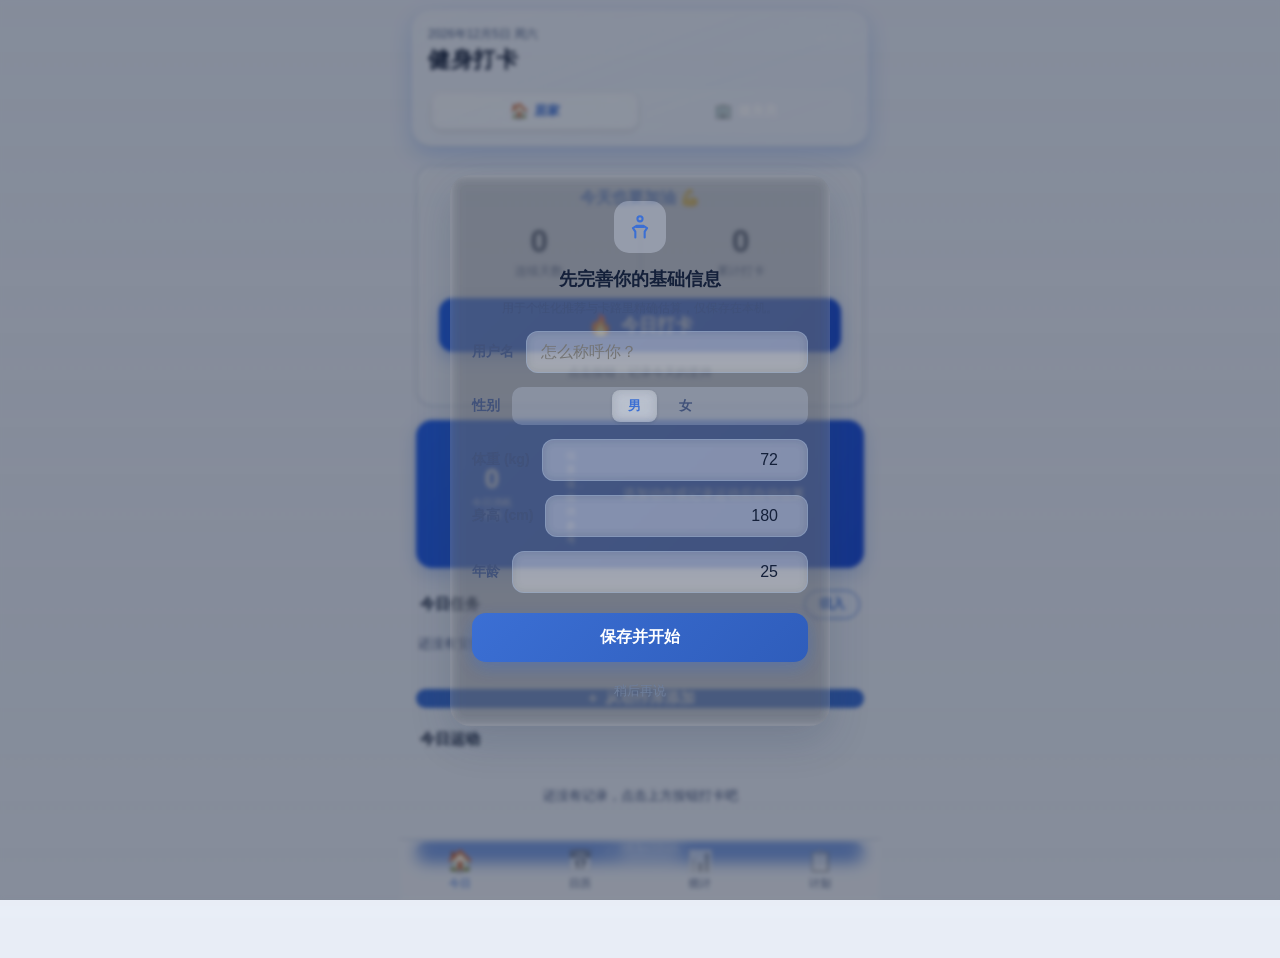
==== commit 8fe6461a: "fix: v3.0.10 修复自定义壁纸不生效 + 主题缩略图样式失效 问题：自定义壁纸上传提示成功但看不到。  根因（两处叠加）： 1. 「清爽蓝白」(plain) 主题下壁纸被实色底盖死。只有 h" ====
--- a/index.html
+++ b/index.html
@@ -9,8 +9,8 @@
   <link rel="manifest" href="manifest.json" />
   <link rel="icon" href="icon.svg" type="image/svg+xml" />
   <link rel="apple-touch-icon" href="icon.svg" />
-  <link rel="stylesheet" href="css/style.css?v=690" />
-  <link rel="stylesheet" href="css/theme.css?v=690" />
+  <link rel="stylesheet" href="css/style.css?v=700" />
+  <link rel="stylesheet" href="css/theme.css?v=700" />
 </head>
 <body>
   <!-- 登录已移除（无登录版 v2.2.0）：打开即进入主界面 -->
@@ -469,6 +469,6 @@
     </defs>
   </svg>
 
-  <script src="js/app.js?v=690"></script>
+  <script src="js/app.js?v=700"></script>
 </body>
 </html>
--- a/css/theme.css
+++ b/css/theme.css
@@ -27,12 +27,22 @@
   transform: scale(1.04);       /* 防止模糊露边 */
   transition: opacity .4s ease;
 }
-/* 未启用主题时不显示壁纸 */
+/* 未启用主题时不显示壁纸（仅针对内置壁纸） */
 html:not([data-theme]) body::before,
 html[data-theme="plain"] body::before { opacity: 0; }
 
 /* 通用玻璃卡片基础类（主题在各自规则里覆盖变量即可） */
 html[data-theme] body { background: transparent; }
+
+/* ---------- 自定义壁纸：任何主题下都必须真实可见（含 plain / 未启用主题） ----------
+   1) 覆盖掉上面两条的 opacity:0；
+   2) 同时清掉不透明的 html / body / #app 底色——否则 z-index:-2 的壁纸层
+      会被 #app 的实色 var(--bg)（默认 #F5F7FB）整片盖住，表现为「上传成功却看不到壁纸」。*/
+html[data-wp="custom"] body::before { opacity: 1; }
+html[data-wp="custom"] { --bg: transparent; }
+html[data-wp="custom"],
+html[data-wp="custom"] body,
+html[data-wp="custom"] #app { background-color: transparent; }
 
 /* ---------- 主题 A：宁静夜（深蓝玻璃拟态） ---------- */
 html[data-theme="night"] {
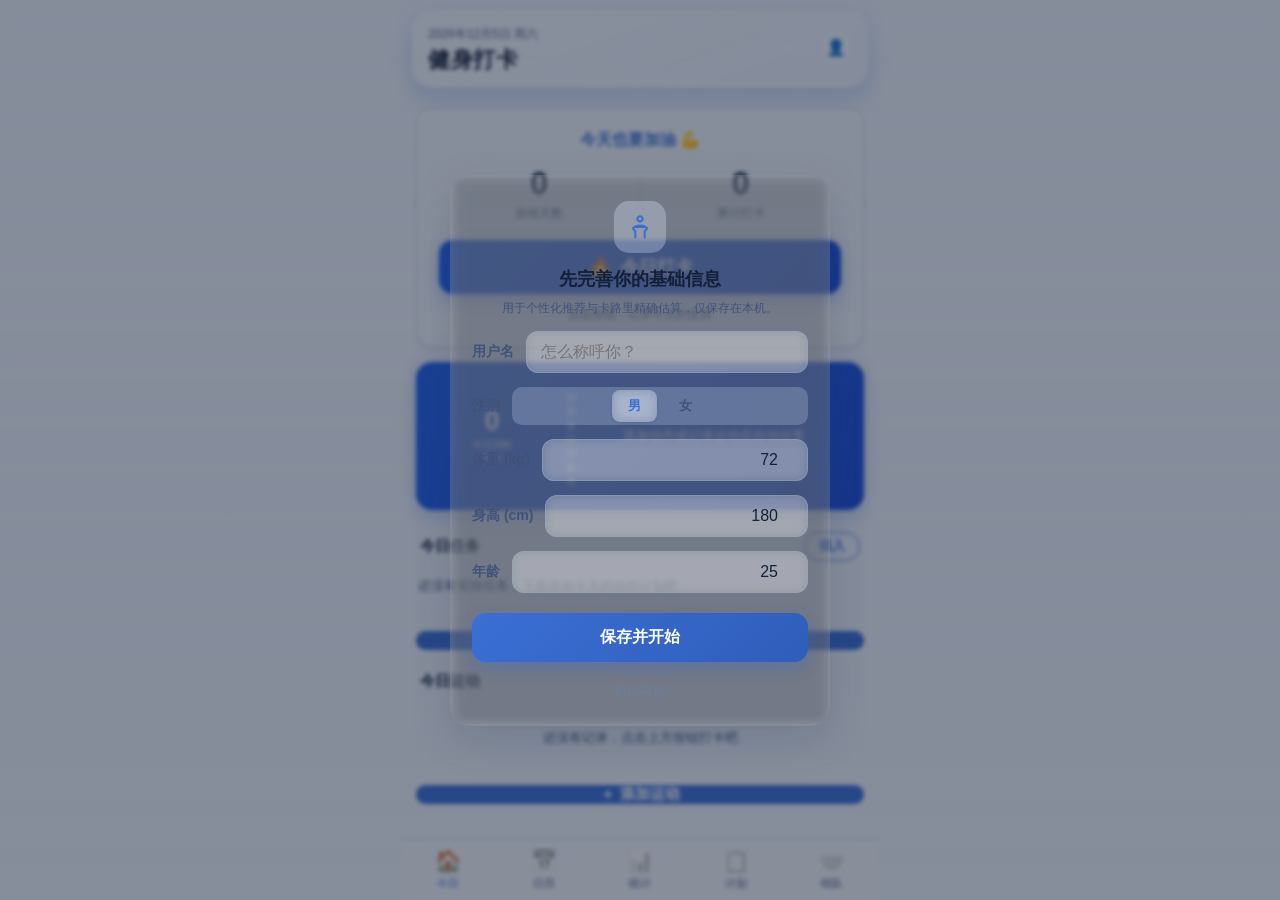
==== commit bf95d9ed: "feat: v5.1.0 登录与组队（CloudBase）+ 一系列 UI 迭代 后端：改用腾讯云开发 CloudBase 单后端（Supabase 已移除），自研零依赖 轻客户端 js/cloud." ====
--- a/index.html
+++ b/index.html
@@ -9,8 +9,8 @@
   <link rel="manifest" href="manifest.json" />
   <link rel="icon" href="icon.svg" type="image/svg+xml" />
   <link rel="apple-touch-icon" href="icon.svg" />
-  <link rel="stylesheet" href="css/style.css?v=700" />
-  <link rel="stylesheet" href="css/theme.css?v=700" />
+  <link rel="stylesheet" href="css/style.css?v=1007" />
+  <link rel="stylesheet" href="css/theme.css?v=1007" />
 </head>
 <body>
   <!-- 登录已移除（无登录版 v2.2.0）：打开即进入主界面 -->
@@ -20,16 +20,13 @@
       <div class="header-top">
         <div class="header-titles">
           <div class="header-sub" id="headerDate">—</div>
-          <div class="header-title">健身打卡</div>
+          <div class="header-title" id="headerTitle" role="button" title="点击修改标题">健身打卡</div>
+          <input type="text" id="headerTitleEdit" class="header-title-edit" maxlength="12" aria-label="应用标题" autocomplete="off" />
         </div>
         <div class="header-user">
           <span class="app-version" id="appVersion" style="font-size:11px;opacity:0.7"></span>
-        </div>
-      </div>
-      <!-- 场景切换：居家 / 健身房（影响动作库与推荐） -->
-      <div class="scene-switch" id="sceneSwitch">
-        <button class="scene-btn" data-scene="home"><span class="scene-ico">🏠</span>居家</button>
-        <button class="scene-btn" data-scene="gym"><span class="scene-ico">🏢</span>健身房</button>
+          <button class="header-account-btn" id="headerAccountBtn" title="账号">👤</button>
+        </div>
       </div>
     </header>
 
@@ -56,6 +53,9 @@
           <div class="hero-hint" id="heroHint">点击按钮，记录今天的坚持</div>
         </div>
 
+        <!-- 队友今日打卡(有云房间时渲染) -->
+        <div class="today-mates" id="todayMates" hidden></div>
+
         <div class="cal-summary" id="calSummary">
           <div class="cal-ring-wrap">
             <svg class="cal-ring" id="calRing" viewBox="0 0 120 120" aria-hidden="true"></svg>
@@ -156,6 +156,10 @@
               <input type="text" id="inpName" maxlength="12" placeholder="怎么称呼你？" />
             </div>
             <div class="settings-row">
+              <label>应用标题</label>
+              <input type="text" id="inpAppTitle" maxlength="12" placeholder="健身打卡" />
+            </div>
+            <div class="settings-row">
               <label>体重 (kg)</label>
               <input type="number" id="inpWeight" inputmode="decimal" min="20" max="250" step="0.5" />
             </div>
@@ -188,9 +192,20 @@
 
       <!-- 计划 -->
       <section class="tab-panel" id="panel-plan">
+        <!-- 场景切换：居家 / 健身房（影响动作库与推荐） -->
+        <div class="scene-switch" id="sceneSwitch">
+          <button class="scene-btn" data-scene="home"><span class="scene-ico">🏠</span>居家</button>
+          <button class="scene-btn" data-scene="gym"><span class="scene-ico">🏢</span>健身房</button>
+        </div>
         <div class="plan-intro" id="planIntro"></div>
         <div class="plan-list" id="planList"></div>
         <div class="plan-rest" id="planRest"></div>
+      </section>
+
+      <!-- 组队（云端）：未配置 / 未加入 / 已加入 三态由 JS 渲染 -->
+      <section class="tab-panel" id="panel-room">
+        <div class="room-account" id="roomAccount"></div>
+        <div class="room-body" id="roomBody"></div>
       </section>
     </main>
 
@@ -207,6 +222,9 @@
       <button class="nav-btn" data-tab="plan">
         <span class="nav-ico">📋</span><span class="nav-txt">计划</span>
       </button>
+      <button class="nav-btn" data-tab="room">
+        <span class="nav-ico">🤝</span><span class="nav-txt">组队</span>
+      </button>
     </nav>
   </div>
 
@@ -273,6 +291,28 @@
     </div>
   </div>
 
+  <!-- 账号与邮箱绑定（组队页触发） -->
+  <div class="profile-overlay" id="accountOverlay" hidden>
+    <div class="profile-card">
+      <div class="profile-title" id="accountTitle">账号</div>
+      <div class="profile-sub" id="accountSub">—</div>
+
+      <div class="profile-field">
+        <label>邮箱</label>
+        <input type="email" id="accountEmail" placeholder="you@example.com" autocomplete="email" />
+      </div>
+
+      <div class="profile-field" id="accountCodeField" hidden>
+        <label>验证码</label>
+        <input type="text" id="accountCode" inputmode="numeric" maxlength="6" placeholder="邮件里的 6 位数字" autocomplete="one-time-code" />
+      </div>
+
+      <button class="profile-save" id="accountSendBtn">发送验证码</button>
+      <button class="profile-save" id="accountVerifyBtn" hidden>确认</button>
+      <button class="profile-skip" id="accountClose">关闭</button>
+    </div>
+  </div>
+
   <!-- 分步打卡向导（点击「今日打卡」进入） -->
   <div class="wizard" id="wizard" hidden>
     <div class="wiz-top">
@@ -283,7 +323,22 @@
     <div class="wiz-body" id="wizBody">
       <div class="wiz-action-ico" id="wizActionIco"></div>
       <div class="wiz-action-name" id="wizActionName"></div>
-      <div class="wiz-action-meta" id="wizActionMeta"></div>
+      <!-- 计时器：仅 timed 动作显示（非 timed 隐藏）；点圆圈开始/暂停 -->
+      <div class="wiz-timer-inline" id="wizTimerBox" hidden>
+        <div class="wiz-timer-ring" id="wizTimerRing" role="button" tabindex="0" aria-label="点击开始或暂停计时">
+          <svg viewBox="0 0 120 120" aria-hidden="true">
+            <circle class="wiz-timer-track" cx="60" cy="60" r="52"></circle>
+            <circle class="wiz-timer-bar" id="wizTimerBar" cx="60" cy="60" r="52"></circle>
+          </svg>
+          <div class="wiz-timer-text">
+            <div class="wiz-timer-num" id="wizTimerNum">00:00</div>
+            <div class="wiz-timer-lbl" id="wizTimerLbl">点击圆圈开始</div>
+          </div>
+        </div>
+        <div class="wiz-timer-actions">
+          <button class="wiz-timer-btn ghost" id="wizTimerReset" type="button">重置</button>
+        </div>
+      </div>
       <div class="wiz-wheels" id="wizWheels">
         <div class="wheel" id="wheelW"><div class="wheel-items" id="wheelItemsW"></div></div>
         <div class="wheel" id="wheelS"><div class="wheel-items" id="wheelItemsS"></div></div>
@@ -469,6 +524,11 @@
     </defs>
   </svg>
 
-  <script src="js/app.js?v=700"></script>
+  <!-- 云端（CloudBase）与组队领域层：未配置时全部为「纯本地模式」，不影响打卡 -->
+  <script src="js/cloud-config.js?v=1007"></script>
+  <script src="js/cloud.js?v=1007"></script>
+  <script src="js/social.js?v=1007"></script>
+  <script src="js/calc.js?v=1007"></script>
+  <script src="js/app.js?v=1007"></script>
 </body>
 </html>
--- a/css/style.css
+++ b/css/style.css
@@ -55,23 +55,43 @@
 }
 .header-top { display: flex; align-items: flex-start; justify-content: space-between; }
 .header-sub { font-size: 12px; color: rgba(255,255,255,0.78); }
-.header-title { font-size: 22px; font-weight: 700; margin-top: 2px; letter-spacing: 0.5px; color: #fff; }
+.header-title { font-size: 22px; font-weight: 700; margin-top: 2px; letter-spacing: 0.5px; color: #fff; cursor: text; border-radius: 8px; }
+.header-title:hover { background: rgba(255,255,255,0.10); }
+/* 标题原位编辑框（点击标题出现；Enter/失焦确认，Esc 取消） */
+.header-title-edit {
+  display: none; margin-top: 2px;
+  background: transparent; border: none; outline: none;
+  border-bottom: 2px solid rgba(255,255,255,0.65);
+  color: #fff; font-size: 22px; font-weight: 700; letter-spacing: 0.5px;
+  font-family: inherit; padding: 0 2px 2px; width: min(200px, 60vw);
+}
+.header-title-edit.show { display: inline-block; }
+.header-title-edit::placeholder { color: rgba(255,255,255,0.5); }
 .header-user { display: flex; align-items: center; gap: 8px; margin-top: 6px; }
 .app-version { font-size: 11px; color: rgba(255,255,255,0.62); }
-
-/* 场景切换（居家 / 健身房） */
+.header-account-btn {
+  width: 32px; height: 32px; border-radius: 50%; border: none;
+  background: rgba(255,255,255,0.22); color: #fff;
+  font-size: 16px; line-height: 1; cursor: pointer;
+  display: flex; align-items: center; justify-content: center;
+  transition: background 0.15s, transform 0.1s;
+}
+.header-account-btn:active { transform: scale(0.94); background: rgba(255,255,255,0.32); }
+
+/* 场景切换（居家 / 健身房）：现位于计划页，适配浅色背景 */
 .scene-switch {
-  display: flex; gap: 4px; margin-top: 14px;
-  background: rgba(255,255,255,0.16);
+  display: flex; gap: 4px; margin-bottom: 14px;
+  background: var(--primary-50);
+  border: 1px solid var(--primary-100);
   border-radius: 12px; padding: 4px;
 }
 .scene-btn {
-  flex: 1; border: none; background: transparent; color: rgba(255,255,255,0.85);
+  flex: 1; border: none; background: transparent; color: var(--primary);
   font-size: 13px; font-weight: 600; padding: 9px 8px; border-radius: 9px;
   cursor: pointer; display: flex; align-items: center; justify-content: center; gap: 5px;
   transition: background 0.15s ease, color 0.15s ease;
 }
-.scene-btn.sel { background: #fff; color: var(--primary); box-shadow: 0 2px 6px rgba(15,23,42,0.12); }
+.scene-btn.sel { background: var(--primary); color: #fff; box-shadow: 0 2px 6px rgba(15,23,42,0.12); }
 .scene-ico { font-size: 15px; }
 
 /* ===== Content ===== */
@@ -105,6 +125,38 @@
 .hstat-num { font-size: 32px; font-weight: 700; line-height: 1; color: var(--text); }
 .hstat-label { font-size: 12px; color: var(--text-sub); margin-top: 6px; }
 .hstat-divider { width: 1px; height: 36px; background: var(--line); }
+
+/* 首页队友今日打卡 */
+.today-mates { margin: 12px 0 4px; }
+.tm-card {
+  background: var(--card); border: 1px solid var(--line);
+  border-radius: var(--radius); padding: 12px 14px;
+  box-shadow: var(--shadow-sm); cursor: pointer;
+  transition: transform 0.1s, box-shadow 0.15s;
+}
+.tm-card:active { transform: scale(0.99); }
+.tm-head { display: flex; justify-content: space-between; align-items: center; margin-bottom: 10px; }
+.tm-title { font-size: 14px; font-weight: 600; color: var(--text); }
+.tm-count { font-size: 12px; color: var(--text-sub); }
+.tm-list { display: flex; gap: 12px; flex-wrap: wrap; }
+.tm-item { display: flex; flex-direction: column; align-items: center; gap: 4px; min-width: 46px; }
+.tm-avatar {
+  width: 40px; height: 40px; border-radius: 50%;
+  background: rgba(128,128,128,0.12); display: flex;
+  align-items: center; justify-content: center;
+  font-size: 18px; position: relative;
+  border: 2px solid transparent;
+}
+.tm-avatar.done { border-color: #22c55e; }
+.tm-avatar.done::after {
+  content: "✓"; position: absolute; bottom: -2px; right: -4px;
+  width: 16px; height: 16px; background: #22c55e; color: #fff;
+  border-radius: 50%; font-size: 10px; display: flex;
+  align-items: center; justify-content: center;
+  border: 2px solid var(--card);
+}
+.tm-name { font-size: 11px; color: var(--text-sub); max-width: 48px; overflow: hidden; text-overflow: ellipsis; white-space: nowrap; }
+.tm-foot { margin-top: 8px; font-size: 12px; color: var(--text-sub); text-align: center; }
 
 .checkin-btn {
   width: 100%;
@@ -402,14 +454,40 @@
 .wiz-progress { flex: 1; display: flex; gap: 6px; align-items: center; }
 .wiz-dot { flex: 1; height: 6px; border-radius: 3px; background: var(--line); transition: background 0.2s ease; }
 .wiz-dot.on { background: var(--primary); }
+.wiz-dot.on.done { background: var(--green); }
 .wiz-count { font-size: 13px; color: var(--text-sub); flex: 0 0 auto; font-weight: 600; }
 
 .wiz-body { flex: 1; overflow-y: auto; padding: 26px 20px; display: flex; flex-direction: column; align-items: center; text-align: center; }
-.wiz-action-ico { width: 72px; height: 72px; border-radius: 20px; background: var(--primary-50); color: var(--primary); display: flex; align-items: center; justify-content: center; margin-top: 6px; }
+.wiz-action-ico { width: 72px; height: 72px; border-radius: 20px; background: var(--primary-50); color: var(--primary); display: flex; align-items: center; justify-content: center; margin-top: 6px; position: relative; transition: filter 0.22s ease, background 0.22s ease, color 0.22s ease; }
 .wiz-action-ico svg { width: 42px; height: 42px; }
+/* 完成态：图标暗化 + 绿勾角标（按 ✓ 后 500ms 自动消失） */
+.wiz-action-ico.done { filter: brightness(0.55) grayscale(0.7); background: var(--line-soft); color: var(--text-hint); }
+.wiz-action-ico.done::after { content: "✓"; position: absolute; right: -6px; bottom: -6px; width: 26px; height: 26px; border-radius: 50%; background: var(--green); color: #fff; font-size: 13px; font-weight: 700; display: flex; align-items: center; justify-content: center; box-shadow: 0 4px 10px rgba(0,0,0,0.18); }
 .wiz-action-name { font-size: 22px; font-weight: 700; color: var(--text); margin-top: 14px; line-height: 1.4; padding: 0 8px; }
-.wiz-action-meta { font-size: 13px; color: var(--text-sub); margin-top: 8px; }
-.wiz-action-meta b { color: var(--primary); }
+
+/* 计时器（timed 动作直接显示，非 timed 隐藏；无入口按钮） */
+.wiz-timer-inline { margin-top: 16px; display: flex; flex-direction: column; align-items: center; gap: 12px; }
+/* 关键：display:flex 会覆盖 hidden 属性的 UA 默认 display:none，必须显式声明 */
+.wiz-timer-inline[hidden] { display: none; }
+.wiz-timer-ring {
+  position: relative; width: 168px; height: 168px;
+  cursor: pointer; user-select: none; -webkit-user-select: none;
+  border-radius: 50%; transition: transform 0.12s ease;
+}
+.wiz-timer-ring:active { transform: scale(0.97); }
+.wiz-timer-ring svg { width: 100%; height: 100%; transform: rotate(-90deg); pointer-events: none; }
+.wiz-timer-track { fill: none; stroke: var(--primary-100); stroke-width: 7; }
+.wiz-timer-bar { fill: none; stroke: var(--primary); stroke-width: 7; stroke-linecap: round; transition: stroke-dashoffset 0.18s linear, stroke 0.2s; }
+.wiz-timer-bar.done { stroke: var(--green); }
+.wiz-timer-text { position: absolute; inset: 0; display: flex; flex-direction: column; align-items: center; justify-content: center; pointer-events: none; }
+.wiz-timer-num { font-size: 36px; font-weight: 700; color: var(--text); font-variant-numeric: tabular-nums; line-height: 1; }
+.wiz-timer-lbl { font-size: 12px; color: var(--text-sub); margin-top: 8px; }
+.wiz-timer-ring.running .wiz-timer-num { color: var(--primary); }
+.wiz-timer-actions { display: flex; gap: 10px; }
+.wiz-timer-btn { border: 1.5px solid var(--primary); background: var(--primary); color: #fff; font-size: 13px; font-weight: 700; padding: 8px 24px; border-radius: 999px; cursor: pointer; transition: transform .12s, background .15s, color .15s; }
+.wiz-timer-btn.ghost { background: transparent; color: var(--primary); }
+.wiz-timer-btn:active { transform: scale(0.95); }
+.wiz-timer-btn:disabled { opacity: 0.4; cursor: not-allowed; }
 
 /* 滚轮区 */
 .wiz-wheels { display: flex; gap: 0; margin-top: 28px; width: 100%; max-width: 340px; position: relative; }
@@ -436,9 +514,13 @@
 .wiz-wheel-labels { display: flex; gap: 0; width: 100%; max-width: 340px; margin-top: 10px; }
 .wiz-wheel-labels span { flex: 1; text-align: center; font-size: 12px; color: var(--text-sub); }
 .wiz-wheel-labels span[hidden] { display: none; }
-.wiz-body.empty .wiz-wheels, .wiz-body.empty .wiz-wheel-labels { display: none; }
+.wiz-body.empty .wiz-wheels, .wiz-body.empty .wiz-wheel-labels, .wiz-body.empty .wiz-timer-inline { display: none; }
 .wiz-body.empty .wiz-action-name { margin-top: 48px; }
-.wiz-body.empty .wiz-action-meta { margin-top: 12px; font-size: 14px; }
+/* 休息日/未安排提示（原 wizActionMeta 元素已移除，改由伪元素渲染，避免重复插入） */
+.wiz-body.empty .wiz-action-name::after {
+  content: "点击中间圆形按钮记录今天的状态，或返回去添加动作。";
+  display: block; margin-top: 12px; font-size: 14px; color: var(--text-sub); font-weight: 400;
+}
 /* 自重动作：隐藏重量滚轮，滚轮居中 */
 .wiz-wheels.selfweight .wheel:first-child { display: none; }
 .wiz-body.no-weight .wiz-action-ico { background: var(--primary-100); }
@@ -584,3 +666,110 @@
   border: none; background: transparent; color: var(--text-hint);
   font-size: 13px; padding: 6px; cursor: pointer;
 }
+.profile-field input[type="email"] { text-align: left; }
+
+/* ============================================================
+   组队（云端）：账号卡 / 房间看板 / 成员列表
+   全部使用主题变量，5 套主题下都跟随配色
+   ============================================================ */
+.room-account {
+  background: var(--card); border: 1px solid var(--line); border-radius: var(--radius);
+  padding: 14px; margin-top: 4px; box-shadow: var(--shadow-sm);
+}
+.ra-row { display: flex; align-items: center; gap: 10px; }
+.ra-avatar {
+  width: 40px; height: 40px; border-radius: 50%; flex: 0 0 auto;
+  display: flex; align-items: center; justify-content: center; font-size: 20px;
+  background: var(--primary-50); border: 1px solid var(--primary-100);
+}
+.ra-main { flex: 1; min-width: 0; }
+.ra-name { font-size: 14px; font-weight: 700; color: var(--text); }
+.ra-sub { font-size: 11.5px; color: var(--text-sub); margin-top: 2px; }
+.ra-tag {
+  font-size: 10.5px; padding: 3px 8px; border-radius: 999px; flex: 0 0 auto;
+  background: var(--line-soft); color: var(--text-sub); border: 1px solid var(--line);
+}
+.ra-tag.on { background: var(--primary-50); color: var(--primary); border-color: var(--primary-100); }
+.ra-tag.warn { background: #FEF3C7; color: #92400E; border-color: #FDE68A; }
+.ra-actions { display: flex; gap: 8px; margin-top: 12px; }
+.ra-actions .btn-ghost { padding: 9px; font-size: 13px; }
+
+.room-card {
+  background: var(--card); border: 1px solid var(--line); border-radius: var(--radius);
+  padding: 16px; margin-top: 14px; box-shadow: var(--shadow-sm);
+}
+.room-card-title { font-size: 14px; font-weight: 700; margin-bottom: 4px; }
+.room-card-sub { font-size: 12px; color: var(--text-sub); line-height: 1.6; }
+
+.room-hero {
+  background: var(--card); border: 1px solid var(--line); border-radius: var(--radius);
+  padding: 16px; margin-top: 14px; box-shadow: var(--shadow-sm);
+}
+.rh-top { display: flex; align-items: flex-start; justify-content: space-between; gap: 10px; }
+.rh-name { font-size: 17px; font-weight: 700; }
+.rh-goal { font-size: 12px; color: var(--text-sub); margin-top: 3px; }
+.rh-code {
+  display: flex; align-items: center; gap: 6px; margin-top: 12px;
+  background: var(--primary-50); border: 1px dashed var(--primary-100);
+  border-radius: 12px; padding: 10px 12px;
+}
+.rh-code-label { font-size: 11.5px; color: var(--text-sub); }
+.rh-code-val { font-size: 19px; font-weight: 700; letter-spacing: 3px; color: var(--primary); flex: 1; }
+.rh-copy {
+  border: none; background: none; color: var(--primary); font-size: 12.5px;
+  font-weight: 700; cursor: pointer; padding: 4px 6px;
+}
+.rh-progress { margin-top: 14px; }
+.rhp-top { display: flex; justify-content: space-between; font-size: 12px; color: var(--text-sub); margin-bottom: 6px; }
+.rhp-num { color: var(--primary); font-weight: 700; }
+.rhp-bar { height: 10px; background: var(--line-soft); border-radius: 999px; overflow: hidden; }
+.rhp-fill { height: 100%; border-radius: 999px; background: linear-gradient(90deg, var(--primary), var(--accent)); transition: width .45s ease; width: 0; }
+
+.room-member {
+  display: flex; align-items: center; gap: 11px;
+  padding: 11px 0; border-bottom: 1px solid var(--line-soft);
+}
+.room-member:last-child { border-bottom: none; }
+.rm-avatar {
+  width: 38px; height: 38px; border-radius: 50%; flex: 0 0 auto;
+  display: flex; align-items: center; justify-content: center; font-size: 19px;
+  background: var(--line-soft); position: relative;
+}
+.rm-avatar.done { background: var(--primary-50); border: 1px solid var(--primary-100); }
+.rm-main { flex: 1; min-width: 0; }
+.rm-name { font-size: 14px; font-weight: 600; color: var(--text); }
+.rm-name .me { font-size: 10.5px; color: var(--primary); margin-left: 5px; font-weight: 700; }
+.rm-meta { font-size: 11.5px; color: var(--text-sub); margin-top: 2px; }
+.rm-right { text-align: right; flex: 0 0 auto; }
+.rm-state { font-size: 12px; font-weight: 700; color: var(--text-hint); }
+.rm-state.done { color: var(--primary); }
+.rm-kcal { font-size: 11px; color: var(--text-hint); margin-top: 2px; }
+
+.room-empty { text-align: center; padding: 26px 8px; }
+.room-empty-ico { font-size: 40px; }
+.room-empty-title { font-size: 15px; font-weight: 700; margin-top: 10px; }
+.room-empty-sub { font-size: 12.5px; color: var(--text-sub); margin-top: 6px; line-height: 1.7; }
+
+.room-field { margin-top: 12px; }
+.room-field label { display: block; font-size: 12.5px; color: var(--text-sub); font-weight: 600; margin-bottom: 6px; }
+.room-input {
+  width: 100%; border: 1.5px solid var(--line); border-radius: 12px;
+  padding: 12px 13px; font-size: 15px; outline: none;
+  background: var(--card); color: var(--text);
+}
+.room-input:focus { border-color: var(--primary); box-shadow: 0 0 0 3px var(--primary-50); }
+.room-input.code { letter-spacing: 4px; font-weight: 700; text-transform: uppercase; text-align: center; }
+.room-btn {
+  width: 100%; margin-top: 12px; border: none; border-radius: 13px;
+  background: linear-gradient(135deg, var(--primary), var(--primary-600));
+  color: #fff; font-size: 15px; font-weight: 700; padding: 13px; cursor: pointer;
+}
+.room-btn:active { transform: translateY(1px); }
+.room-btn.ghost { background: var(--card); color: var(--text-sub); border: 1px solid var(--line); }
+.room-steps { margin: 10px 0 0; padding-left: 18px; }
+.room-steps li { font-size: 12.5px; color: var(--text-sub); line-height: 1.9; }
+.room-steps code {
+  font-family: ui-monospace, SFMono-Regular, Menlo, monospace; font-size: 11.5px;
+  background: var(--line-soft); padding: 1px 5px; border-radius: 5px;
+}
+.room-sync { font-size: 11px; color: var(--text-hint); text-align: center; margin-top: 14px; line-height: 1.6; }
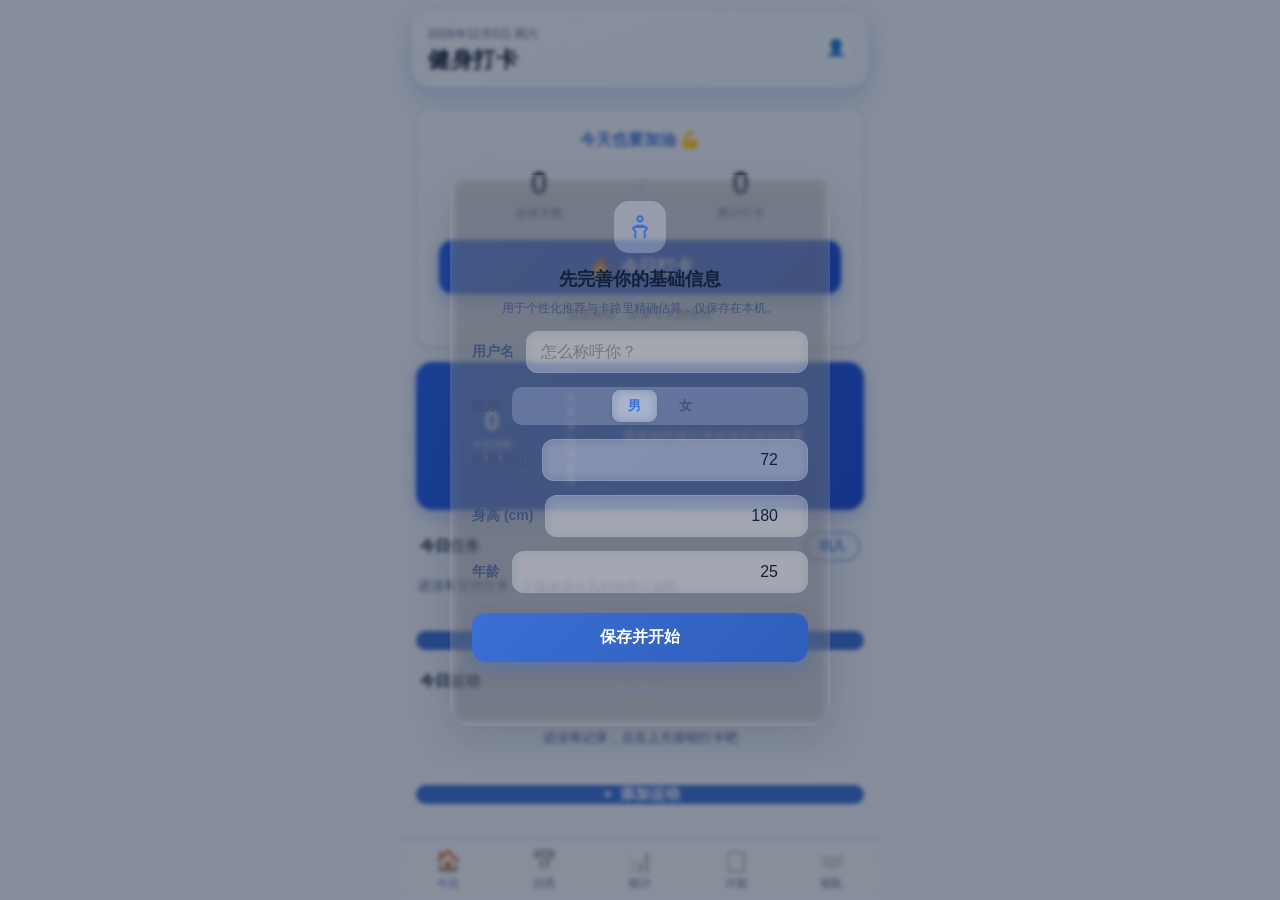
==== commit 90fd1f32: "fix: 修复手机端无法创建房间（v5.1.1） 三处根因： 1. rooms 上的触发器 rooms_autoadd_owner 建房瞬间已把房主写入成员表，    客户端随后再插一次必然撞主键（4" ====
--- a/index.html
+++ b/index.html
@@ -9,8 +9,8 @@
   <link rel="manifest" href="manifest.json" />
   <link rel="icon" href="icon.svg" type="image/svg+xml" />
   <link rel="apple-touch-icon" href="icon.svg" />
-  <link rel="stylesheet" href="css/style.css?v=1007" />
-  <link rel="stylesheet" href="css/theme.css?v=1007" />
+  <link rel="stylesheet" href="css/style.css?v=1010" />
+  <link rel="stylesheet" href="css/theme.css?v=1010" />
 </head>
 <body>
   <!-- 登录已移除（无登录版 v2.2.0）：打开即进入主界面 -->
@@ -186,6 +186,8 @@
 
         <div class="danger-zone">
           <button class="btn-ghost" id="exportBtn">导出数据</button>
+          <button class="btn-ghost" id="importBtn">导入数据</button>
+          <input type="file" id="importFile" accept="application/json,.json" hidden />
           <button class="btn-ghost danger" id="resetBtn">清空所有数据</button>
         </div>
       </section>
@@ -525,10 +527,10 @@
   </svg>
 
   <!-- 云端（CloudBase）与组队领域层：未配置时全部为「纯本地模式」，不影响打卡 -->
-  <script src="js/cloud-config.js?v=1007"></script>
-  <script src="js/cloud.js?v=1007"></script>
-  <script src="js/social.js?v=1007"></script>
-  <script src="js/calc.js?v=1007"></script>
-  <script src="js/app.js?v=1007"></script>
+  <script src="js/cloud-config.js?v=1010"></script>
+  <script src="js/cloud.js?v=1010"></script>
+  <script src="js/social.js?v=1010"></script>
+  <script src="js/calc.js?v=1010"></script>
+  <script src="js/app.js?v=1010"></script>
 </body>
 </html>
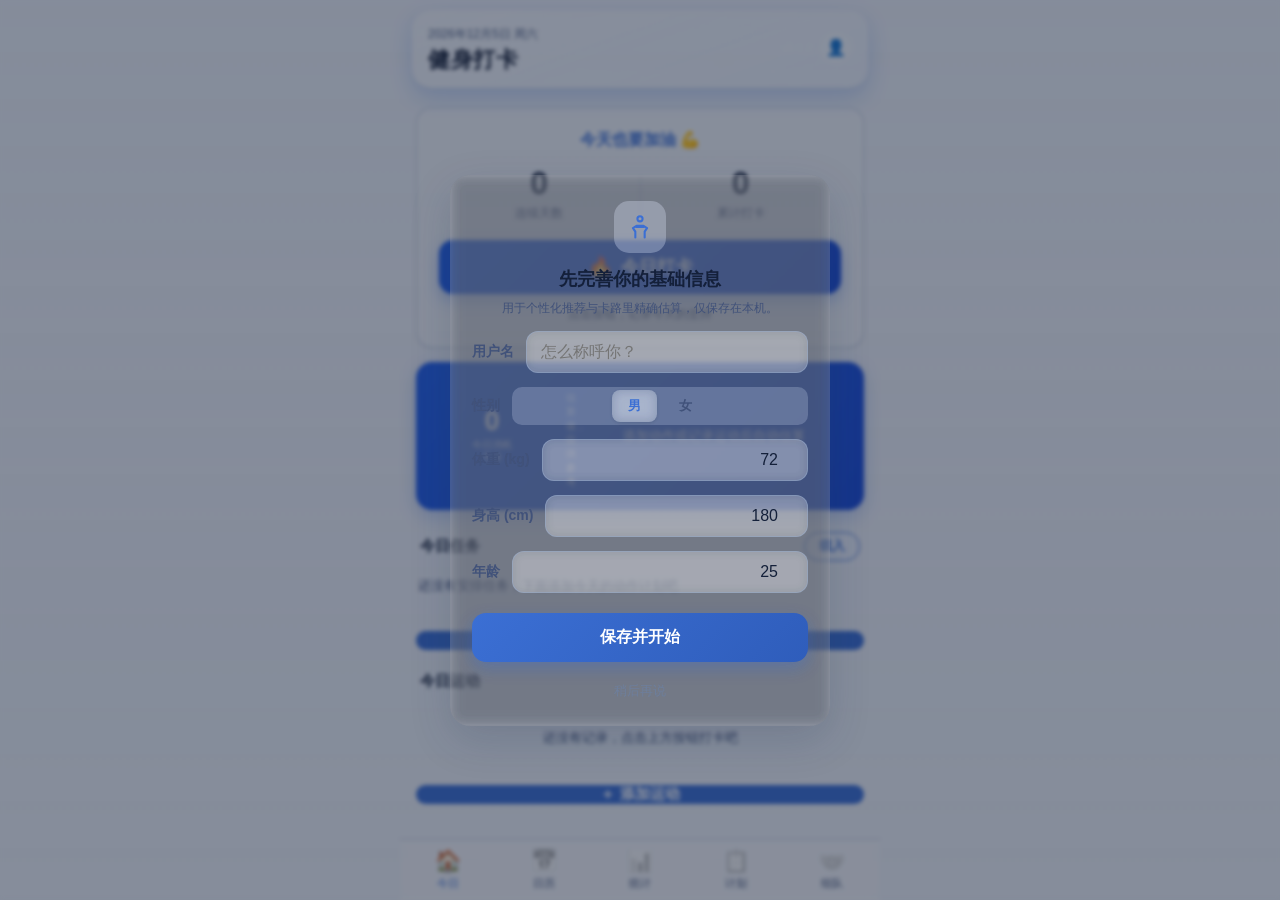
==== commit ffc56c9a: "feat: 组队看板自动刷新，修复「看不到后加入的队友」（v5.1.2） CloudBase 的 PG 模式没有 Realtime 订阅，成员列表原先只在「切到组队页那一刻」 和手动点刷新时拉一次，因" ====
--- a/index.html
+++ b/index.html
@@ -9,8 +9,8 @@
   <link rel="manifest" href="manifest.json" />
   <link rel="icon" href="icon.svg" type="image/svg+xml" />
   <link rel="apple-touch-icon" href="icon.svg" />
-  <link rel="stylesheet" href="css/style.css?v=1010" />
-  <link rel="stylesheet" href="css/theme.css?v=1010" />
+  <link rel="stylesheet" href="css/style.css?v=1011" />
+  <link rel="stylesheet" href="css/theme.css?v=1011" />
 </head>
 <body>
   <!-- 登录已移除（无登录版 v2.2.0）：打开即进入主界面 -->
@@ -527,10 +527,10 @@
   </svg>
 
   <!-- 云端（CloudBase）与组队领域层：未配置时全部为「纯本地模式」，不影响打卡 -->
-  <script src="js/cloud-config.js?v=1010"></script>
-  <script src="js/cloud.js?v=1010"></script>
-  <script src="js/social.js?v=1010"></script>
-  <script src="js/calc.js?v=1010"></script>
-  <script src="js/app.js?v=1010"></script>
+  <script src="js/cloud-config.js?v=1011"></script>
+  <script src="js/cloud.js?v=1011"></script>
+  <script src="js/social.js?v=1011"></script>
+  <script src="js/calc.js?v=1011"></script>
+  <script src="js/app.js?v=1011"></script>
 </body>
 </html>
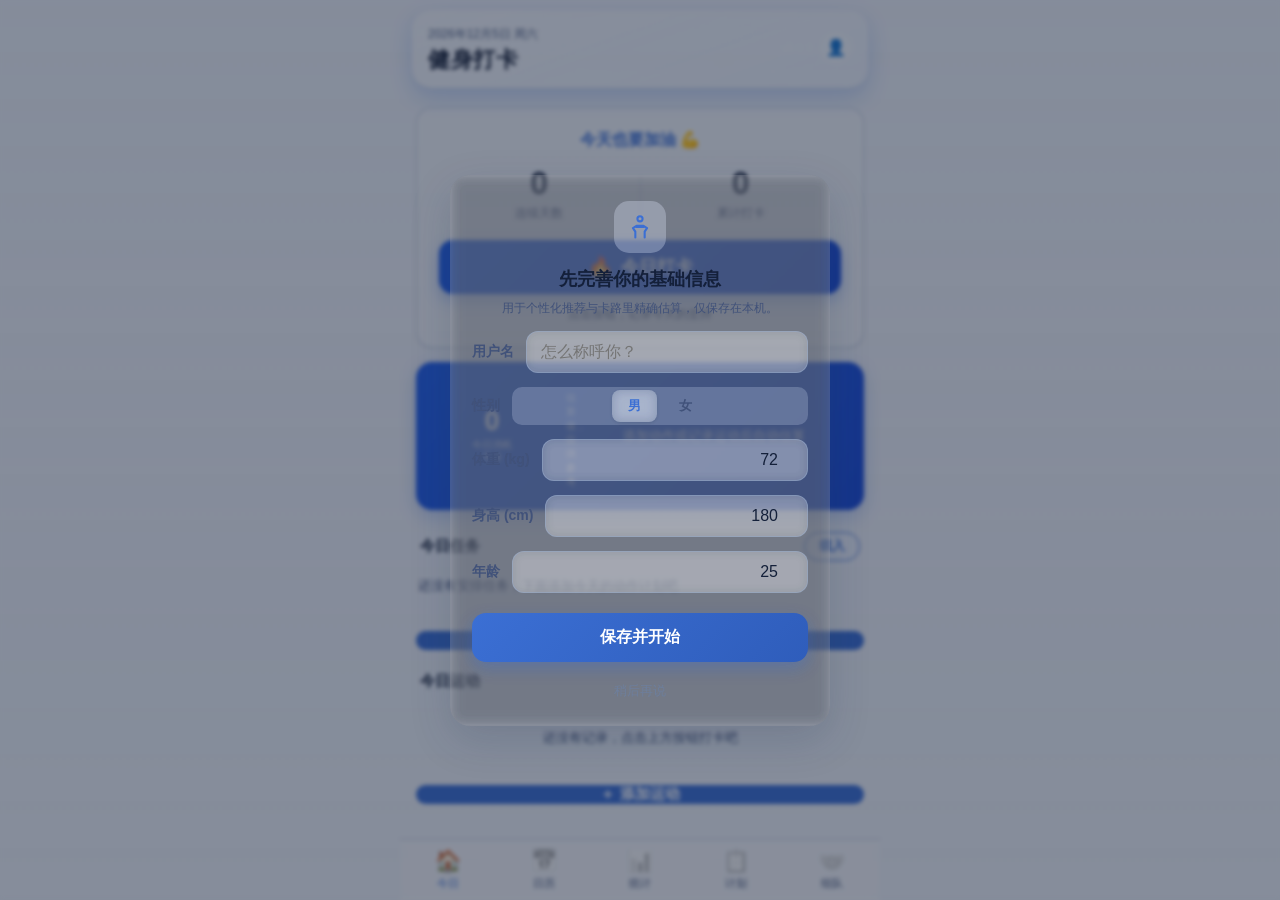
==== commit a66552d8: "v5.1.3 自定义头像 + 界面字体设置 自定义头像 - 账号弹层新增头像区：30 个预设 emoji 任选，或上传自己的图片 - 上传走 canvas：居中裁剪 128px + 白底 + JPEG" ====
--- a/index.html
+++ b/index.html
@@ -9,8 +9,8 @@
   <link rel="manifest" href="manifest.json" />
   <link rel="icon" href="icon.svg" type="image/svg+xml" />
   <link rel="apple-touch-icon" href="icon.svg" />
-  <link rel="stylesheet" href="css/style.css?v=1011" />
-  <link rel="stylesheet" href="css/theme.css?v=1011" />
+  <link rel="stylesheet" href="css/style.css?v=1012" />
+  <link rel="stylesheet" href="css/theme.css?v=1012" />
 </head>
 <body>
   <!-- 登录已移除（无登录版 v2.2.0）：打开即进入主界面 -->
@@ -181,7 +181,7 @@
           </div>
           <div class="settings-note">身体数据用于卡路里精确估算（身高/年龄/性别参与基础代谢计算），仅本地保存。</div>
           <button class="btn-ghost" id="editProfileBtn" style="margin-top:12px;width:100%">完善个人信息</button>
-          <button class="btn-ghost" id="themeBtn" style="margin-top:8px;width:100%">🎨 主题与壁纸</button>
+          <button class="btn-ghost" id="themeBtn" style="margin-top:8px;width:100%">🎨 主题 / 壁纸 / 字体</button>
         </div>
 
         <div class="danger-zone">
@@ -275,8 +275,8 @@
   <!-- 主题与壁纸 -->
   <div class="profile-overlay" id="themeOverlay" hidden>
     <div class="profile-card theme-card">
-      <div class="profile-title">主题与壁纸</div>
-      <div class="profile-sub">选一个主题，或上传自己的壁纸作为背景。</div>
+      <div class="profile-title">主题 · 壁纸 · 字体</div>
+      <div class="profile-sub">选一个主题，上传自己的壁纸，也可以换一套界面字体。</div>
 
       <div class="theme-grid" id="themeGrid"></div>
 
@@ -289,6 +289,10 @@
       </div>
       <div class="theme-wallpaper-name" id="wallpaperName"></div>
 
+      <div class="theme-section-title">界面字体</div>
+      <div class="font-grid" id="fontGrid"></div>
+      <div class="font-note" id="fontNote"></div>
+
       <button class="profile-save" id="themeSave">完成</button>
     </div>
   </div>
@@ -298,6 +302,18 @@
     <div class="profile-card">
       <div class="profile-title" id="accountTitle">账号</div>
       <div class="profile-sub" id="accountSub">—</div>
+
+      <!-- 头像：预设 emoji + 自定义图片（队友看板会同步显示） -->
+      <div class="avatar-block">
+        <div class="avatar-preview" id="avatarPreview">💪</div>
+        <div class="avatar-tip">选一个表情，或上传自己的图片</div>
+        <div class="avatar-grid" id="avatarGrid"></div>
+        <div class="avatar-actions">
+          <button class="btn-ghost" id="avatarUploadBtn" type="button">上传图片</button>
+          <button class="btn-ghost" id="avatarClearBtn" type="button" hidden>用回表情</button>
+        </div>
+        <input type="file" id="avatarFile" accept="image/*" hidden />
+      </div>
 
       <div class="profile-field">
         <label>邮箱</label>
@@ -527,10 +543,10 @@
   </svg>
 
   <!-- 云端（CloudBase）与组队领域层：未配置时全部为「纯本地模式」，不影响打卡 -->
-  <script src="js/cloud-config.js?v=1011"></script>
-  <script src="js/cloud.js?v=1011"></script>
-  <script src="js/social.js?v=1011"></script>
-  <script src="js/calc.js?v=1011"></script>
-  <script src="js/app.js?v=1011"></script>
+  <script src="js/cloud-config.js?v=1012"></script>
+  <script src="js/cloud.js?v=1012"></script>
+  <script src="js/social.js?v=1012"></script>
+  <script src="js/calc.js?v=1012"></script>
+  <script src="js/app.js?v=1012"></script>
 </body>
 </html>
--- a/css/style.css
+++ b/css/style.css
@@ -19,17 +19,32 @@
   --shadow-sm: 0 1px 2px rgba(15,23,42,0.05);
   --shadow: 0 4px 14px rgba(37,99,235,0.10);
   --shadow-lg: 0 10px 30px rgba(37,99,235,0.16);
-}
+  /* 界面字体栈（唯一来源，切换靠 html[data-font] 覆盖这一个变量） */
+  --font-ui: -apple-system, BlinkMacSystemFont, "Segoe UI", "PingFang SC", "Hiragino Sans GB", "Microsoft YaHei", sans-serif;
+}
+
+/* 字体方案：与主题同思路，只改 <html data-font="…"> 一个属性即全局生效 */
+html[data-font="serif"] {
+  --font-ui: "Songti SC", "STSong", "Source Han Serif SC", "Noto Serif SC", "SimSun", Georgia, "Times New Roman", serif;
+}
+html[data-font="round"] {
+  --font-ui: "Hiragino Maru Gothic ProN", "Yuanti SC", "YouYuan", "HYQiHei", "PingFang SC", "Microsoft YaHei", sans-serif;
+}
+/* 等宽数字：界面字体不变，只让数字按等宽对齐（卡路里 / 组数 / 日历日期不再跳动） */
+html[data-font="mono"] { font-variant-numeric: tabular-nums; font-feature-settings: "tnum" 1; }
 
 * { box-sizing: border-box; -webkit-tap-highlight-color: transparent; }
 
 html, body {
   margin: 0; padding: 0;
   background: #E8EDF6;
-  font-family: -apple-system, BlinkMacSystemFont, "Segoe UI", "PingFang SC", "Hiragino Sans GB", "Microsoft YaHei", sans-serif;
+  font-family: var(--font-ui);
   color: var(--text);
   -webkit-font-smoothing: antialiased;
 }
+
+/* 表单控件默认不继承字体，不写这条的话切字体时输入框/按钮会「纹丝不动」 */
+button, input, select, textarea { font-family: inherit; }
 
 #app {
   max-width: 480px;
@@ -644,6 +659,28 @@
 .profile-ico svg { width: 28px; height: 28px; }
 .profile-title { font-size: 18px; font-weight: 700; color: var(--text); text-align: center; }
 .profile-sub { font-size: 12px; color: var(--text-sub); text-align: center; line-height: 1.5; margin-top: -6px; }
+
+/* ---------- 头像（emoji 预设 + 自定义图片） ---------- */
+.avatar-block { margin: 12px 0 6px; text-align: center; }
+.avatar-preview {
+  width: 68px; height: 68px; margin: 0 auto 8px; border-radius: 50%;
+  display: flex; align-items: center; justify-content: center;
+  font-size: 34px; line-height: 1; background: var(--card-2, rgba(127,127,127,.14));
+  border: 2px solid var(--line); overflow: hidden;
+}
+.avatar-tip { font-size: 12px; color: var(--text-sub); margin-bottom: 8px; }
+.avatar-grid { display: grid; grid-template-columns: repeat(6, 1fr); gap: 6px; margin-bottom: 10px; }
+.avatar-opt {
+  font-size: 21px; line-height: 1; padding: 7px 0; border-radius: 10px;
+  border: 1.5px solid var(--line); background: transparent; cursor: pointer;
+}
+.avatar-opt.sel { border-color: var(--primary); background: var(--card-2, rgba(127,127,127,.14)); }
+.avatar-actions { display: flex; gap: 8px; justify-content: center; }
+.avatar-actions .btn-ghost { padding: 7px 14px; font-size: 13px; }
+/* 圆形头像（看板 / 队友卡 / 顶部账号入口）：有图片时由 img 撑满 */
+.avatar-img { width: 100%; height: 100%; border-radius: 50%; object-fit: cover; display: block; }
+.has-img { padding: 0 !important; overflow: hidden; background: none !important; }
+
 .profile-field { display: flex; align-items: center; justify-content: space-between; gap: 12px; }
 .profile-field > label { font-size: 14px; color: var(--text-sub); font-weight: 600; white-space: nowrap; }
 .profile-field input {
--- a/css/theme.css
+++ b/css/theme.css
@@ -304,3 +304,23 @@
 }
 .theme-upload-clear { border: 1.5px solid var(--line); background: #fff; color: var(--text-sub); border-radius: 12px; padding: 12px 14px; font-size: 13px; font-weight: 600; cursor: pointer; }
 .theme-wallpaper-name { font-size: 11.5px; color: var(--text-hint); text-align: center; }
+
+/* ---------- 界面字体 ---------- */
+.theme-section-title {
+  font-size: 12.5px; font-weight: 700; color: var(--text-sub);
+  margin: 16px 0 2px; padding-top: 12px; border-top: 1px solid var(--line-soft);
+}
+.font-grid { display: grid; grid-template-columns: repeat(4, 1fr); gap: 6px; margin-top: 6px; }
+.font-item {
+  border: 2px solid var(--line); border-radius: 12px; background: #fff;
+  padding: 9px 2px 7px; text-align: center; cursor: pointer; transition: border-color .18s, transform .12s;
+}
+.font-item:active { transform: scale(.97); }
+.font-item.sel { border-color: var(--primary); box-shadow: 0 0 0 3px var(--primary-50); }
+.font-sample { font-size: 19px; font-weight: 700; line-height: 1.3; color: var(--text); }
+.font-sample.sample-serif { font-family: "Songti SC", "STSong", "Source Han Serif SC", "Noto Serif SC", "SimSun", Georgia, serif; }
+.font-sample.sample-round { font-family: "Hiragino Maru Gothic ProN", "Yuanti SC", "YouYuan", "HYQiHei", "PingFang SC", sans-serif; }
+.font-sample.sample-mono { font-variant-numeric: tabular-nums; font-feature-settings: "tnum" 1; }
+.font-label { font-size: 11px; font-weight: 700; color: var(--text-sub); margin-top: 4px; }
+.font-item.sel .font-label { color: var(--primary); }
+.font-note { font-size: 11px; color: var(--text-hint); text-align: center; margin-top: 6px; }
